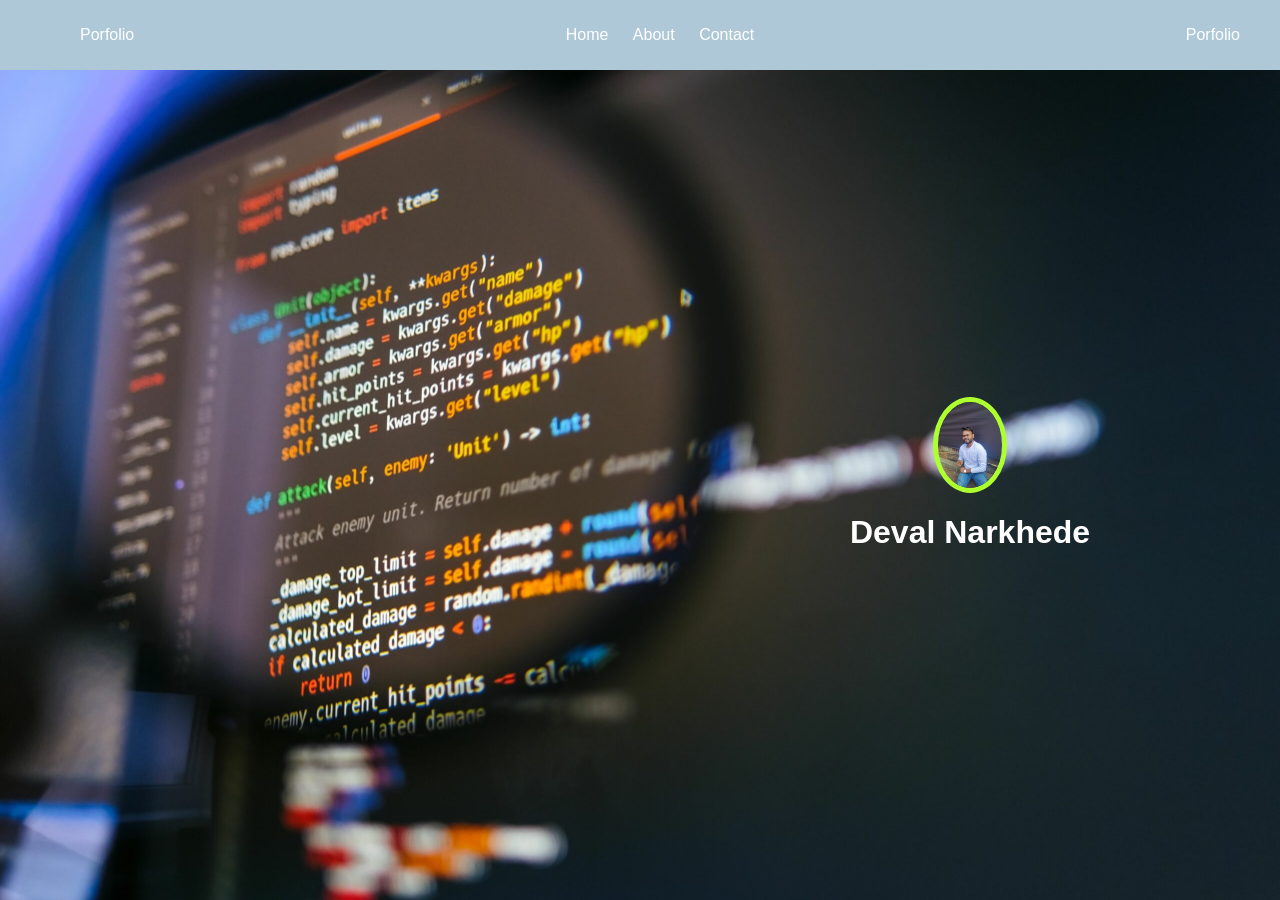
==== index.html @ b14558e4 "Portfolio Design" ====
<!DOCTYPE html>
<html lang="en">

<head>
  <meta charset="UTF-8">
  <meta name="viewport" content="width=device-width, initial-scale=1.0">
  <title>Bootstrap Site</title>
  <link rel="stylesheet" href="assets/style.css">
</head>

<body>
  <div class="container-flex">
    <nav class="navbar">
      <ul>
        <li><a href="/">Porfolio</a></li>
      </ul>
      <ul>
        <li><a href="#home">Home</a></li>
        <li><a href="about.html">About</a></li>
        <li><a href="contact.html">Contact</a></li>
      </ul>
      <ul>
        <li><a href="/">Porfolio</a></li>
      </ul>
    </nav>

    <main>
      <div id="home">
        <div class="container my-5">
          <img class="profile-img" src="assets/images/deval.jpeg" alt="img">
          <h1>Deval Narkhede</h1>
        </div>
      </div>
    </main>
  </div>
</body>

</html>
---- assets/style.css ----
body {
  margin: 0;
  padding: 0;
  font-family: 'Poppins', sans-serif;
}

.navbar{
  background: #afc8d8;
  align-items: center;
  padding: 10px 30px;
  display: flex;
  justify-content: space-between;
}

nav ul li{
  padding: 10px;
  list-style: none;
  display: inline;
}

nav ul li a{
  color: #ffffff;
  text-decoration: none;
}

main{
  width: 100%;
  height: 100%;
  /* height: 100vh; */
  /* align-items: center; */
  background-position: center;
  background-repeat: no-repeat;
  background-size: cover;
  background-image: url('/assets/images/coding2.jpeg');
  justify-content: center;
  display: flex;
  flex-direction: column;
}

.profile-img{
  width: 10%;
  height: 10%;
  top: 50%;
  left: 50%;
  border: 5px solid greenyellow;
  animation: glow 0.5s infinite alternate;
  /* box-shadow: 0 0 100px greenyellow; */
}

@keyframes glow {
  from {
    box-shadow: 0 0 10px -10px greenyellow;
  }
  to {
    box-shadow: 0 0 10px 5px greenyellow;
  }
}

.container-flex{
  display: flex;
  flex-direction: column;
  position: relative;
  justify-content: center;
  height: 100vh;
  width: 100%;
  margin: 0 auto;
}

.text-center{
  text-align: center;
}

.my-5{
  margin-top: 5%;
  margin-bottom: 5%;
}

.container{
  width: 100%;
  margin: 0 auto;
  padding: 10px;
  display: flex;
  flex-direction: column;
  justify-content: center;
  align-items: center;
  text-align: center;
  color: #ffffff;
}

img{
  width: 100%;
  height: 100%;
  object-fit: cover;
  border-radius: 50%;
}

#home {
  text-align: left;
  padding-left: 50%;
}
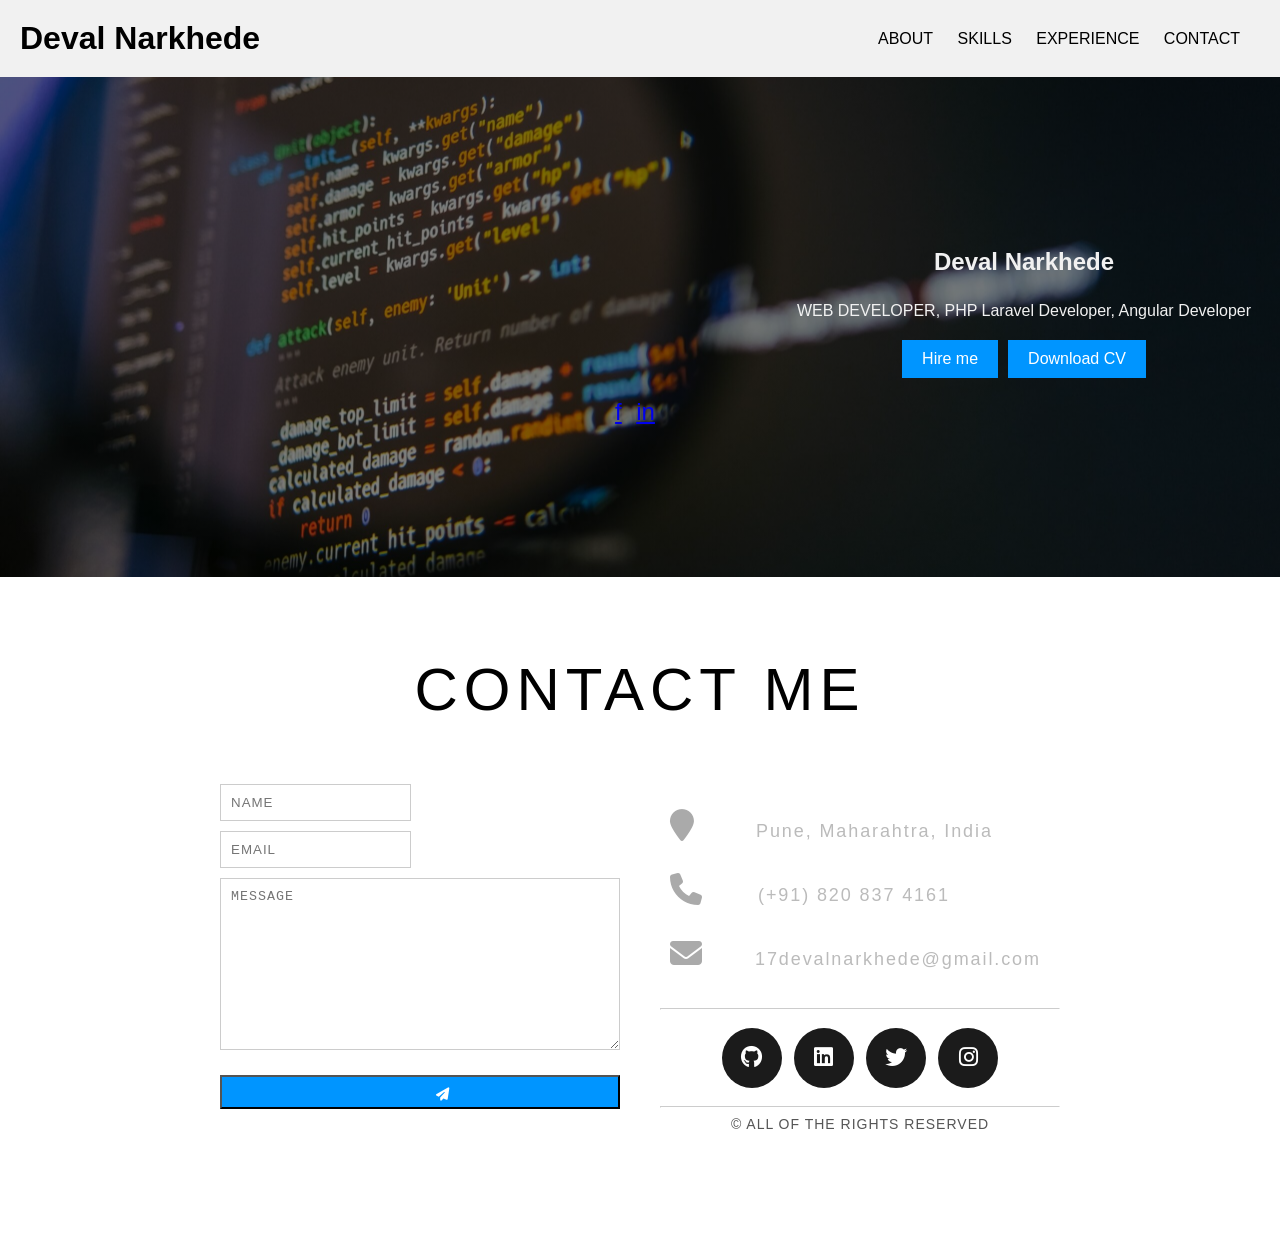
==== commit f765b6a2: "Update" ====
--- a/index.html
+++ b/index.html
@@ -1,38 +1,113 @@
+
+
 <!DOCTYPE html>
 <html lang="en">
-
 <head>
   <meta charset="UTF-8">
   <meta name="viewport" content="width=device-width, initial-scale=1.0">
-  <title>Bootstrap Site</title>
-  <link rel="stylesheet" href="assets/style.css">
+  <title>Deval Narkhede</title>
+  <link rel="icon" type="image/x-icon" href="assets/images/cv.svg">
+  <link rel="stylesheet" href="/assets/style.css">
+  <link rel="stylesheet" href="https://cdnjs.cloudflare.com/ajax/libs/font-awesome/6.5.2/css/all.min.css">
 </head>
-
 <body>
-  <div class="container-flex">
-    <nav class="navbar">
+  <header>
+    <h1>Deval Narkhede</h1>
+    <nav>
       <ul>
-        <li><a href="/">Porfolio</a></li>
-      </ul>
-      <ul>
-        <li><a href="#home">Home</a></li>
-        <li><a href="about.html">About</a></li>
-        <li><a href="contact.html">Contact</a></li>
-      </ul>
-      <ul>
-        <li><a href="/">Porfolio</a></li>
+        <li><a href="#">ABOUT</a></li>
+        <li><a href="#">SKILLS</a></li>
+        <li><a href="#">EXPERIENCE</a></li>
+        <li><a href="#contact">CONTACT</a></li>
       </ul>
     </nav>
+  </header>
+  <main>
+    <section class="intro">
+      <h2 class="name">Deval Narkhede</h2>
+      <p class="desc">WEB DEVELOPER, PHP Laravel Developer, Angular Developer</p>
+      <div class="buttons">
+        <a href="#contact">Hire me</a>
+        <a href="#">Download CV</a>
+      </div>
+      <div class="social">
+        <a href="#">f</a>
+        <a href="#">in</a>
+      </div>
+    </section>
 
-    <main>
-      <div id="home">
-        <div class="container my-5">
-          <img class="profile-img" src="assets/images/deval.jpeg" alt="img">
-          <h1>Deval Narkhede</h1>
-        </div>
+    <div id="contact">
+
+      <h1 class="section-header">Contact Me</h1>
+
+      <div class="contact-wrapper">
+
+      <!-- Left contact page -->
+
+        <form id="contact-form" class="form-horizontal" role="form">
+
+          <div class="form-group">
+            <div class="col-sm-12">
+              <input type="text" class="form-control" id="name" placeholder="NAME" name="name" value="" required>
+            </div>
+          </div>
+
+          <div class="form-group">
+            <div class="col-sm-12">
+              <input type="email" class="form-control" id="email" placeholder="EMAIL" name="email" value="" required>
+            </div>
+          </div>
+
+          <textarea class="form-control" rows="10" placeholder="MESSAGE" name="message" required></textarea>
+
+          <button class="btn btn-primary send-button" id="submit" type="submit" value="SEND">
+            <div class="alt-send-button">
+              <i class="fa fa-paper-plane"></i><span class="send-text">SEND</span>
+            </div>
+
+          </button>
+
+        </form>
+
+      <!-- Left contact page -->
+
+          <div class="direct-contact-container">
+
+            <ul class="contact-list">
+              <li class="list-item"><i class="fa fa-map-marker fa-2x"><span class="contact-text place">Pune, Maharahtra, India</span></i></li>
+
+              <li class="list-item"><i class="fa fa-phone fa-2x"><span class="contact-text phone"><a href="tel:1-212-555-5555" title="Give me a call">(+91) 820 837 4161</a></span></i></li>
+
+              <li class="list-item"><i class="fa fa-envelope fa-2x"><span class="contact-text gmail"><a href="mailto:#" title="Send me an email">17devalnarkhede@gmail.com</a></span></i></li>
+
+            </ul>
+
+            <hr>
+            <ul class="social-media-list">
+              <li><a href="#" target="_blank" class="contact-icon">
+                <i class="fa-brands fa-github" aria-hidden="true"></i></a>
+              </li>
+              <li><a href="#" target="_blank" class="contact-icon">
+                <i class="fa-brands fa-linkedin" aria-hidden="true"></i></a>
+              </li>
+              <li><a href="#" target="_blank" class="contact-icon">
+                <i class="fa-brands fa-twitter" aria-hidden="true"></i></a>
+              </li>
+              <li><a href="#" target="_blank" class="contact-icon">
+                <i class="fa-brands fa-instagram" aria-hidden="true"></i></a>
+              </li>
+            </ul>
+            <hr>
+
+            <div class="copyright">&copy; ALL OF THE RIGHTS RESERVED</div>
+
+          </div>
+
       </div>
-    </main>
-  </div>
+
+    </div>
+  </main>
+
+  <script src="assets/script.js" type="text/javascript" charset="utf-8" ></script>
 </body>
-
-</html>
+</html>
--- a/assets/style.css
+++ b/assets/style.css
@@ -1,11 +1,17 @@
-body {
+/* body {
   margin: 0;
   padding: 0;
   font-family: 'Poppins', sans-serif;
 }
 
+.container-flex{
+  display: flex;
+  flex-direction: column;
+  justify-content: center;
+}
+
 .navbar{
-  background: #afc8d8;
+  background: #151414;
   align-items: center;
   padding: 10px 30px;
   display: flex;
@@ -26,25 +32,23 @@
 main{
   width: 100%;
   height: 100%;
-  /* height: 100vh; */
-  /* align-items: center; */
+  height: 100vh;
   background-position: center;
   background-repeat: no-repeat;
   background-size: cover;
-  background-image: url('/assets/images/coding2.jpeg');
+  background-image: url(https://devaln.github.io/Portfolio/assets/images/coding2.jpeg);
   justify-content: center;
   display: flex;
   flex-direction: column;
 }
 
 .profile-img{
-  width: 10%;
-  height: 10%;
+  width: 20%;
+  height: 5%;
   top: 50%;
   left: 50%;
   border: 5px solid greenyellow;
   animation: glow 0.5s infinite alternate;
-  /* box-shadow: 0 0 100px greenyellow; */
 }
 
 @keyframes glow {
@@ -56,16 +60,6 @@
   }
 }
 
-.container-flex{
-  display: flex;
-  flex-direction: column;
-  position: relative;
-  justify-content: center;
-  height: 100vh;
-  width: 100%;
-  margin: 0 auto;
-}
-
 .text-center{
   text-align: center;
 }
@@ -77,8 +71,6 @@
 
 .container{
   width: 100%;
-  margin: 0 auto;
-  padding: 10px;
   display: flex;
   flex-direction: column;
   justify-content: center;
@@ -97,4 +89,437 @@
 #home {
   text-align: left;
   padding-left: 50%;
-}+} */
+
+
+
+body {
+  font-family: sans-serif;
+  margin: 0;
+  padding: 0;
+  padding-bottom: 100px;
+}
+
+header {
+  background-color: #f1f1f1;
+  padding: 20px;
+  display: flex;
+  justify-content: space-between;
+  align-items: center;
+}
+
+header h1 {
+  font-size: 2em;
+  margin: 0;
+}
+
+nav ul {
+  list-style: none;
+  padding: 0;
+  margin: 0;
+}
+
+nav li {
+  display: inline-block;
+  margin-right: 20px;
+}
+
+nav a {
+  text-decoration: none;
+  color: black;
+}
+
+section {
+  background-image: linear-gradient(rgba(0, 0, 0, 0.5), rgba(0, 0, 0, 0.5)), url(https://devaln.github.io/Portfolio/assets/images/coding2.jpeg);
+  /* filter: brightness(50%); */
+  background-size: cover;
+  background-position: center;
+  height: 500px;
+  display: flex;
+  flex-direction: column;
+  justify-content: center;
+  align-items: center;
+  color: #f1f1f1;
+}
+
+.name {
+  font-size: 1.5em;
+  margin-bottom: 10px;
+  margin-left: 60%;
+}
+
+.desc {
+  margin-bottom: 20px;
+  margin-left: 60%;
+}
+
+.buttons {
+  display: flex;
+  justify-content: center;
+  margin-left: 60%;
+}
+
+.buttons a {
+  padding: 10px 20px;
+  background-color: #0095ff;
+  color: white;
+  text-decoration: none;
+  margin-right: 10px;
+}
+
+.buttons a:last-child {
+  margin-right: 0;
+}
+
+.social {
+  text-align: center;
+  margin-top: 20px;
+}
+
+.social a {
+  margin-right: 10px;
+  font-size: 1.5em;
+}
+
+.contact {
+  padding: 40px;
+}
+
+.contact h2 {
+  font-size: 1.5em;
+  margin-bottom: 10px;
+}
+
+.contact p {
+  margin-bottom: 20px;
+}
+
+form {
+  display: flex;
+  flex-direction: column;
+  margin-bottom: 20px;
+}
+
+form label {
+  margin-bottom: 5px;
+}
+
+form input,
+form textarea {
+  padding: 10px;
+  margin-bottom: 10px;
+  border: 1px solid #ccc;
+}
+
+form button {
+  padding: 10px 20px;
+  background-color: #0095ff;
+  color: white;
+  text-decoration: none;
+}
+
+.cards {
+  display: flex;
+  flex-wrap: wrap;
+  justify-content: center;
+}
+
+.card {
+  width: 300px;
+  margin: 15px;
+}
+
+.card__image {
+  width: 100%;
+  height: auto;
+}
+
+.card__content {
+  padding: 15px;
+}
+
+
+@media screen and (min-width: 80rem) {
+  .container {
+    margin: 1em 2em;
+  }
+}
+
+@media (max-width: 600px) {
+  .card {
+    width: 100%;
+    margin: 10px 0;
+  }
+}
+
+@media (min-width: 601px) and (max-width: 900px) {
+  .card {
+    width: 48%;
+    margin: 1%;
+  }
+}
+
+
+
+#contact {
+  width: 100%;
+  height: 100%;
+  padding-top: 3%;
+  padding-bottom: 0px;
+}
+
+.section-header {
+  text-align: center;
+  margin: 0 auto;
+  padding: 40px 0;
+  font: 300 60px 'Oswald', sans-serif;
+  text-transform: uppercase;
+  letter-spacing: 6px;
+}
+
+.contact-wrapper {
+  display: flex;
+  flex-direction: row;
+  justify-content: space-between;
+  margin: 0 auto;
+  padding: 20px;
+  position: relative;
+  max-width: 840px;
+}
+
+/* Left contact page */
+.form-horizontal {
+  /*float: left;*/
+  max-width: 400px;
+  font-family: 'Lato';
+  font-weight: 400;
+}
+
+.form-control,
+textarea {
+  max-width: 400px;
+  background: transparent;
+  color: #fff;
+  letter-spacing: 1px;
+}
+
+.send-button {
+  margin-top: 15px;
+  height: 34px;
+  width: 400px;
+  overflow: hidden;
+  transition: all .2s ease-in-out;
+}
+
+.alt-send-button {
+  width: 400px;
+  height: 34px;
+  transition: all .2s ease-in-out;
+}
+
+.send-text {
+  display: block;
+  margin-top: 10px;
+  font: 700 12px 'Lato', sans-serif;
+  letter-spacing: 2px;
+}
+
+.alt-send-button:hover {
+  transform: translate3d(0px, -29px, 0px);
+}
+
+/* Begin Right Contact Page */
+.direct-contact-container {
+  max-width: 400px;
+}
+
+/* Location, Phone, Email Section */
+.contact-list {
+  list-style-type: none;
+  margin-left: -30px;
+  padding-right: 20px;
+}
+
+.list-item {
+  line-height: 4;
+  color: #aaa;
+}
+
+.contact-text {
+  font: 300 18px 'Lato', sans-serif;
+  letter-spacing: 1.9px;
+  color: #bbb;
+}
+
+.place {
+  margin-left: 62px;
+}
+
+.phone {
+  margin-left: 56px;
+}
+
+.gmail {
+  margin-left: 53px;
+}
+
+.contact-text a {
+  color: #bbb;
+  text-decoration: none;
+  transition-duration: 0.2s;
+}
+
+.contact-text a:hover {
+  color: #000000;
+  text-decoration: none;
+}
+
+
+/* Social Media Icons */
+.social-media-list {
+  position: relative;
+  font-size: 22px;
+  text-align: center;
+  width: 100%;
+  margin: 0 auto;
+  padding: 0;
+}
+
+.social-media-list li a {
+  color: #fff;
+}
+
+.social-media-list li {
+  position: relative;
+  display: inline-block;
+  height: 60px;
+  width: 60px;
+  margin: 10px 3px;
+  line-height: 60px;
+  border-radius: 50%;
+  color: #fff;
+  background-color: rgb(27, 27, 27);
+  cursor: pointer;
+  transition: all .2s ease-in-out;
+}
+
+.social-media-list li:after {
+  content: '';
+  position: absolute;
+  top: 0;
+  left: 0;
+  width: 60px;
+  height: 60px;
+  line-height: 60px;
+  border-radius: 50%;
+  opacity: 0;
+  box-shadow: 0 0 0 1px #fff;
+  transition: all .2s ease-in-out;
+}
+
+.social-media-list li:hover {
+  background-color: #fff;
+}
+
+.social-media-list li:hover:after {
+  opacity: 1;
+  transform: scale(1.12);
+  transition-timing-function: cubic-bezier(0.37, 0.74, 0.15, 1.65);
+}
+
+.social-media-list li:hover a {
+  color: #000;
+}
+
+.copyright {
+  font: 200 14px 'Oswald', sans-serif;
+  color: #555;
+  letter-spacing: 1px;
+  text-align: center;
+}
+
+hr {
+  border-color: rgba(255, 255, 255, .6);
+}
+
+/* Begin Media Queries*/
+@media screen and (max-width: 850px) {
+  .contact-wrapper {
+    display: flex;
+    flex-direction: column;
+  }
+
+  .direct-contact-container,
+  .form-horizontal {
+    margin: 0 auto;
+  }
+
+  .direct-contact-container {
+    margin-top: 60px;
+    max-width: 300px;
+  }
+
+  .social-media-list li {
+    height: 60px;
+    width: 60px;
+    line-height: 60px;
+  }
+
+  .social-media-list li:after {
+    width: 60px;
+    height: 60px;
+    line-height: 60px;
+  }
+}
+
+@media screen and (max-width: 569px) {
+
+  .direct-contact-container,
+  .form-wrapper {
+    float: none;
+    margin: 0 auto;
+  }
+
+  .form-control,
+  textarea {
+
+    margin: 0 auto;
+  }
+
+
+  .name,
+  .email,
+  textarea {
+    width: 280px;
+  }
+
+  .direct-contact-container {
+    margin-top: 60px;
+    max-width: 280px;
+  }
+
+  .social-media-list {
+    left: 0;
+  }
+
+  .social-media-list li {
+    height: 55px;
+    width: 55px;
+    line-height: 55px;
+    font-size: 2rem;
+  }
+
+  .social-media-list li:after {
+    width: 55px;
+    height: 55px;
+    line-height: 55px;
+  }
+
+}
+
+@media screen and (max-width: 410px) {
+  .send-button {
+    width: 99%;
+  }
+}
+
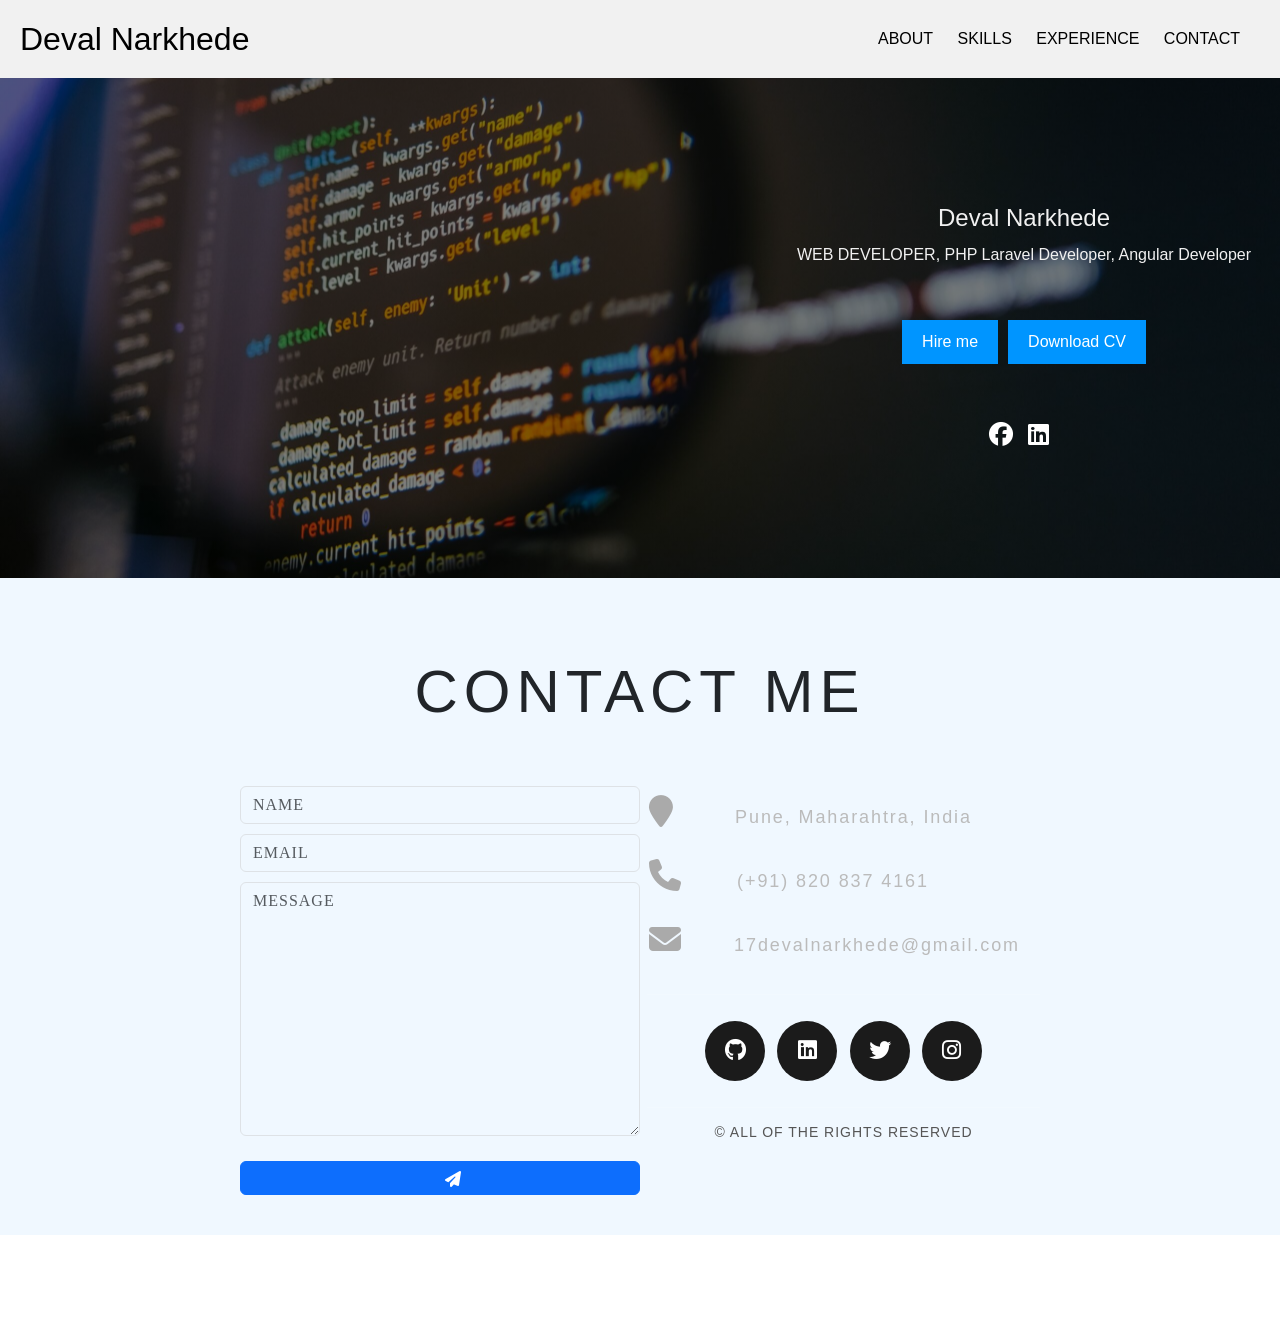
==== commit 763af07b: "Changes" ====
--- a/index.html
+++ b/index.html
@@ -1,18 +1,19 @@
-
-
 <!DOCTYPE html>
 <html lang="en">
+
 <head>
   <meta charset="UTF-8">
   <meta name="viewport" content="width=device-width, initial-scale=1.0">
   <title>Deval Narkhede</title>
-  <link rel="icon" type="image/x-icon" href="assets/images/cv.svg">
-  <link rel="stylesheet" href="/assets/style.css">
+  <link href="https://cdn.jsdelivr.net/npm/bootstrap@5.3.3/dist/css/bootstrap.min.css" rel="stylesheet" integrity="sha384-QWTKZyjpPEjISv5WaRU9OFeRpok6YctnYmDr5pNlyT2bRjXh0JMhjY6hW+ALEwIH" crossorigin="anonymous">
+  <link rel="icon" type="image/x-icon" href="https://devaln.github.io/Portfolio/assets/images/cv.svg">
+  <link rel="stylesheet" href="https://devaln.github.io/Portfolio/assets/style.css">
   <link rel="stylesheet" href="https://cdnjs.cloudflare.com/ajax/libs/font-awesome/6.5.2/css/all.min.css">
 </head>
+
 <body>
   <header>
-    <h1>Deval Narkhede</h1>
+    <h1><a style="text-decoration: none;color: black;" href="/Portfolio">Deval Narkhede</a></h1>
     <nav>
       <ul>
         <li><a href="#">ABOUT</a></li>
@@ -26,23 +27,25 @@
     <section class="intro">
       <h2 class="name">Deval Narkhede</h2>
       <p class="desc">WEB DEVELOPER, PHP Laravel Developer, Angular Developer</p>
+      <hr style="border-color: red;">
       <div class="buttons">
         <a href="#contact">Hire me</a>
         <a href="#">Download CV</a>
       </div>
-      <div class="social">
-        <a href="#">f</a>
-        <a href="#">in</a>
+      <hr style="border-color: red;">
+      <div class="social" style="margin-left: 60%;">
+        <a href="#" style="text-decoration: none;color: white;"><i class="fa-brands fa-facebook"></i></a>
+        <a href="#" style="text-decoration: none;color: white;"><i class="fa-brands fa-linkedin" aria-hidden="true"></i></a>
       </div>
     </section>
 
-    <div id="contact">
+    <div id="contact" style="background-color: aliceblue;">
 
       <h1 class="section-header">Contact Me</h1>
 
       <div class="contact-wrapper">
 
-      <!-- Left contact page -->
+        <!-- Left contact page -->
 
         <form id="contact-form" class="form-horizontal" role="form">
 
@@ -69,45 +72,51 @@
 
         </form>
 
-      <!-- Left contact page -->
+        <!-- Left contact page -->
 
-          <div class="direct-contact-container">
+        <div class="direct-contact-container">
 
-            <ul class="contact-list">
-              <li class="list-item"><i class="fa fa-map-marker fa-2x"><span class="contact-text place">Pune, Maharahtra, India</span></i></li>
+          <ul class="contact-list">
+            <li class="list-item"><i class="fa fa-map-marker fa-2x"><span class="contact-text place text-sm">Pune, Maharahtra, India</span></i></li>
 
-              <li class="list-item"><i class="fa fa-phone fa-2x"><span class="contact-text phone"><a href="tel:1-212-555-5555" title="Give me a call">(+91) 820 837 4161</a></span></i></li>
+            <li class="list-item"><i class="fa fa-phone fa-2x"><span class="contact-text phone"><a
+                    href="tel:1-212-555-5555" title="Give me a call">(+91) 820 837 4161</a></span></i></li>
 
-              <li class="list-item"><i class="fa fa-envelope fa-2x"><span class="contact-text gmail"><a href="mailto:#" title="Send me an email">17devalnarkhede@gmail.com</a></span></i></li>
+            <li class="list-item"><i class="fa fa-envelope fa-2x"><span class="contact-text gmail"><a href="mailto:#"
+                    title="Send me an email">17devalnarkhede@gmail.com</a></span></i></li>
 
-            </ul>
+          </ul>
 
-            <hr>
-            <ul class="social-media-list">
-              <li><a href="#" target="_blank" class="contact-icon">
+          <hr>
+          <ul class="social-media-list">
+            <li><a href="#" target="_blank" class="contact-icon">
                 <i class="fa-brands fa-github" aria-hidden="true"></i></a>
-              </li>
-              <li><a href="#" target="_blank" class="contact-icon">
+            </li>
+            <li><a href="#" target="_blank" class="contact-icon">
                 <i class="fa-brands fa-linkedin" aria-hidden="true"></i></a>
-              </li>
-              <li><a href="#" target="_blank" class="contact-icon">
+            </li>
+            <li><a href="#" target="_blank" class="contact-icon">
                 <i class="fa-brands fa-twitter" aria-hidden="true"></i></a>
-              </li>
-              <li><a href="#" target="_blank" class="contact-icon">
+            </li>
+            <li><a href="#" target="_blank" class="contact-icon">
                 <i class="fa-brands fa-instagram" aria-hidden="true"></i></a>
-              </li>
-            </ul>
-            <hr>
+            </li>
+          </ul>
+          <hr>
 
-            <div class="copyright">&copy; ALL OF THE RIGHTS RESERVED</div>
+          <div class="copyright">&copy; ALL OF THE RIGHTS RESERVED</div>
 
-          </div>
+        </div>
 
       </div>
 
     </div>
   </main>
 
-  <script src="assets/script.js" type="text/javascript" charset="utf-8" ></script>
+  <script src="https://cdn.jsdelivr.net/npm/bootstrap@5.3.3/dist/js/bootstrap.bundle.min.js" integrity="sha384-YvpcrYf0tY3lHB60NNkmXc5s9fDVZLESaAA55NDzOxhy9GkcIdslK1eN7N6jIeHz" crossorigin="anonymous"></script>
+  <script src="https://cdn.jsdelivr.net/npm/@popperjs/core@2.11.8/dist/umd/popper.min.js" integrity="sha384-I7E8VVD/ismYTF4hNIPjVp/Zjvgyol6VFvRkX/vR+Vc4jQkC+hVqc2pM8ODewa9r" crossorigin="anonymous"></script>
+  <script src="https://cdn.jsdelivr.net/npm/bootstrap@5.3.3/dist/js/bootstrap.min.js" integrity="sha384-0pUGZvbkm6XF6gxjEnlmuGrJXVbNuzT9qBBavbLwCsOGabYfZo0T0to5eqruptLy" crossorigin="anonymous"></script>
+  <script src="https://devaln.github.io/Portfolio/assets/script.js" type="text/javascript" charset="utf-8"></script>
 </body>
+
 </html>
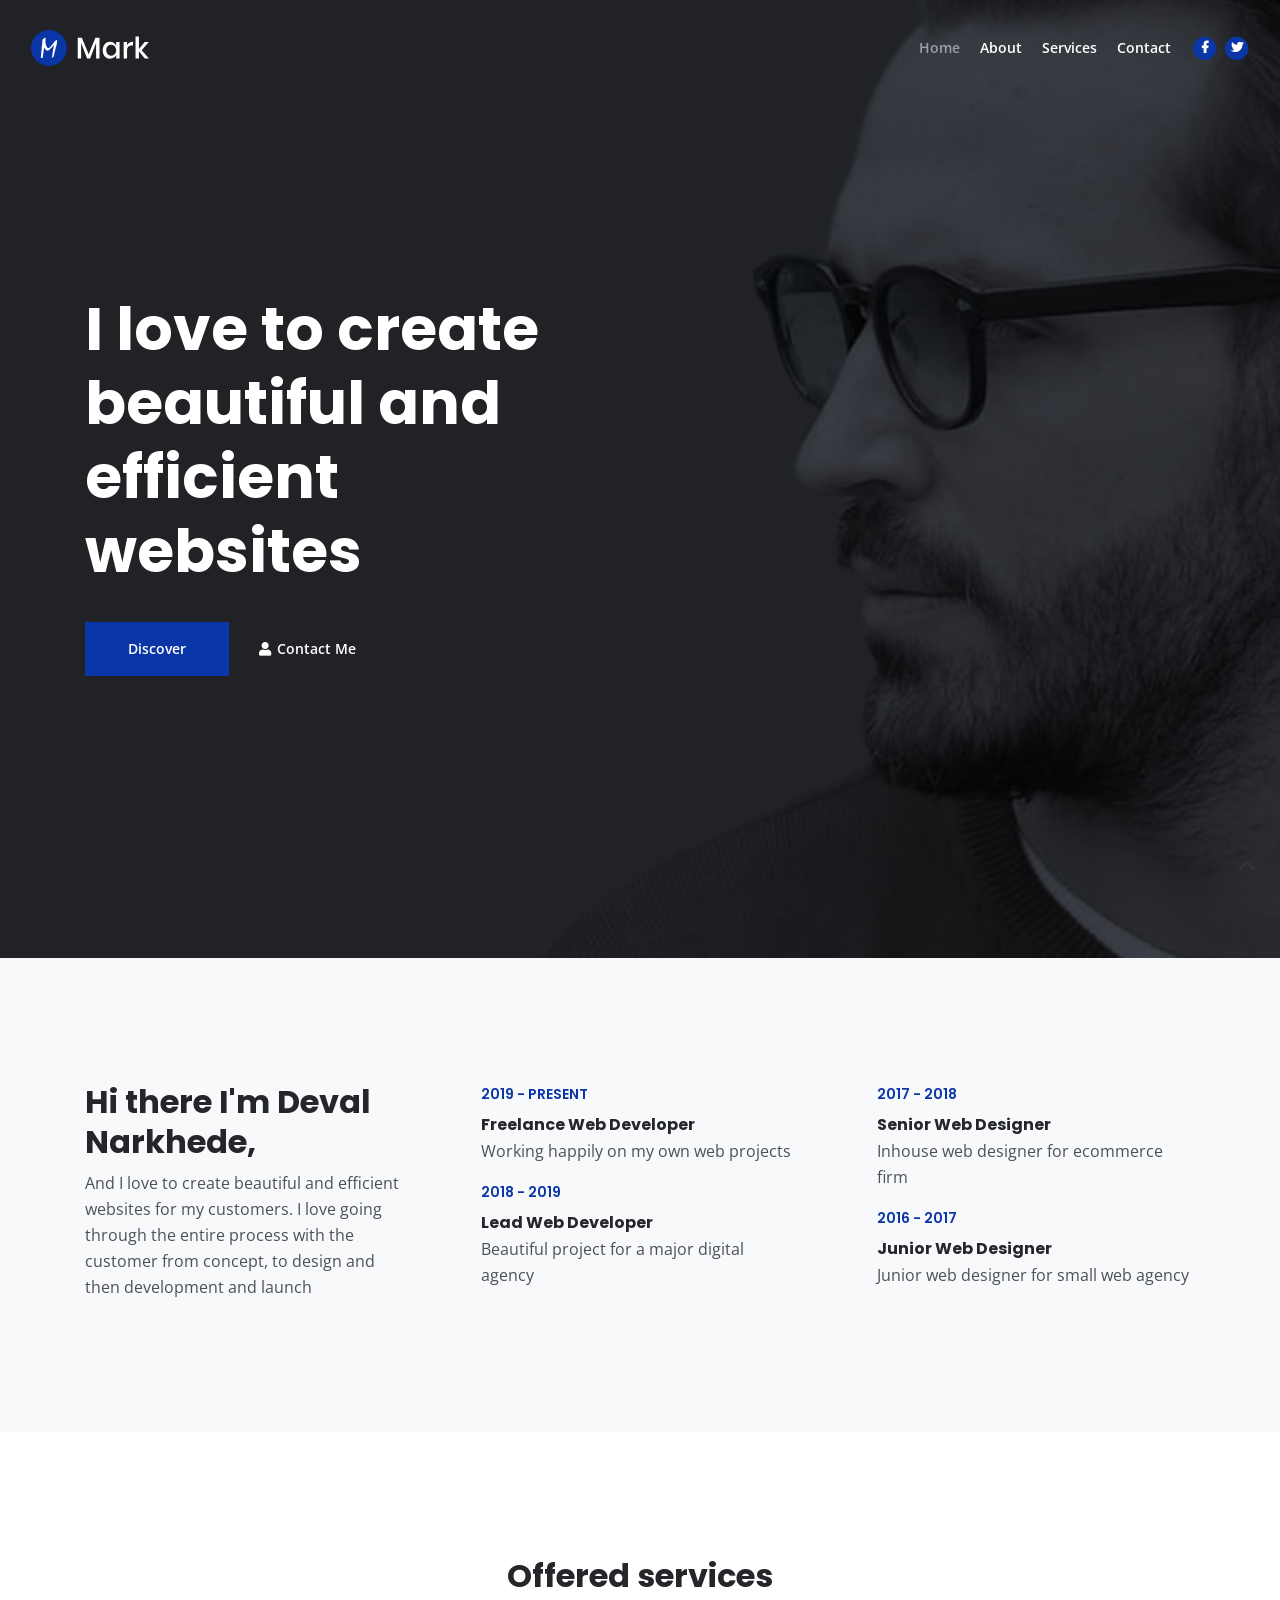
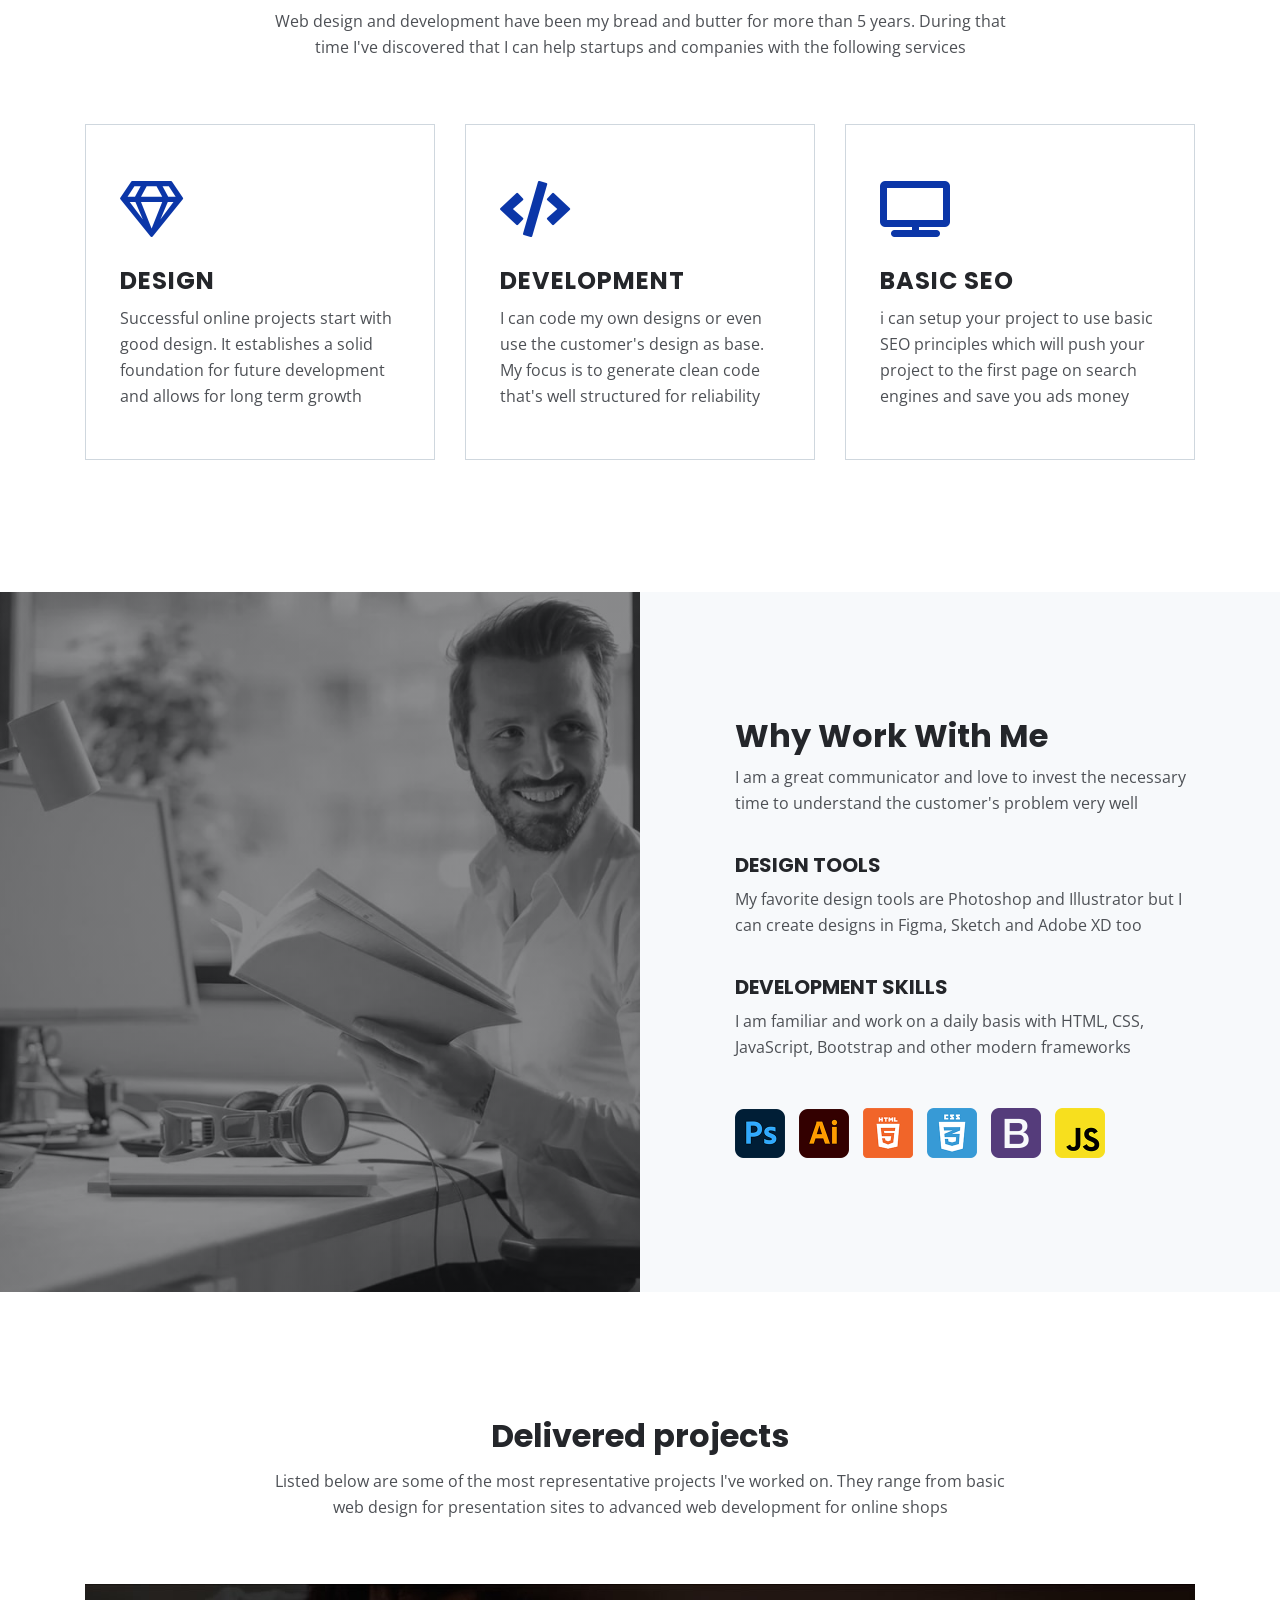
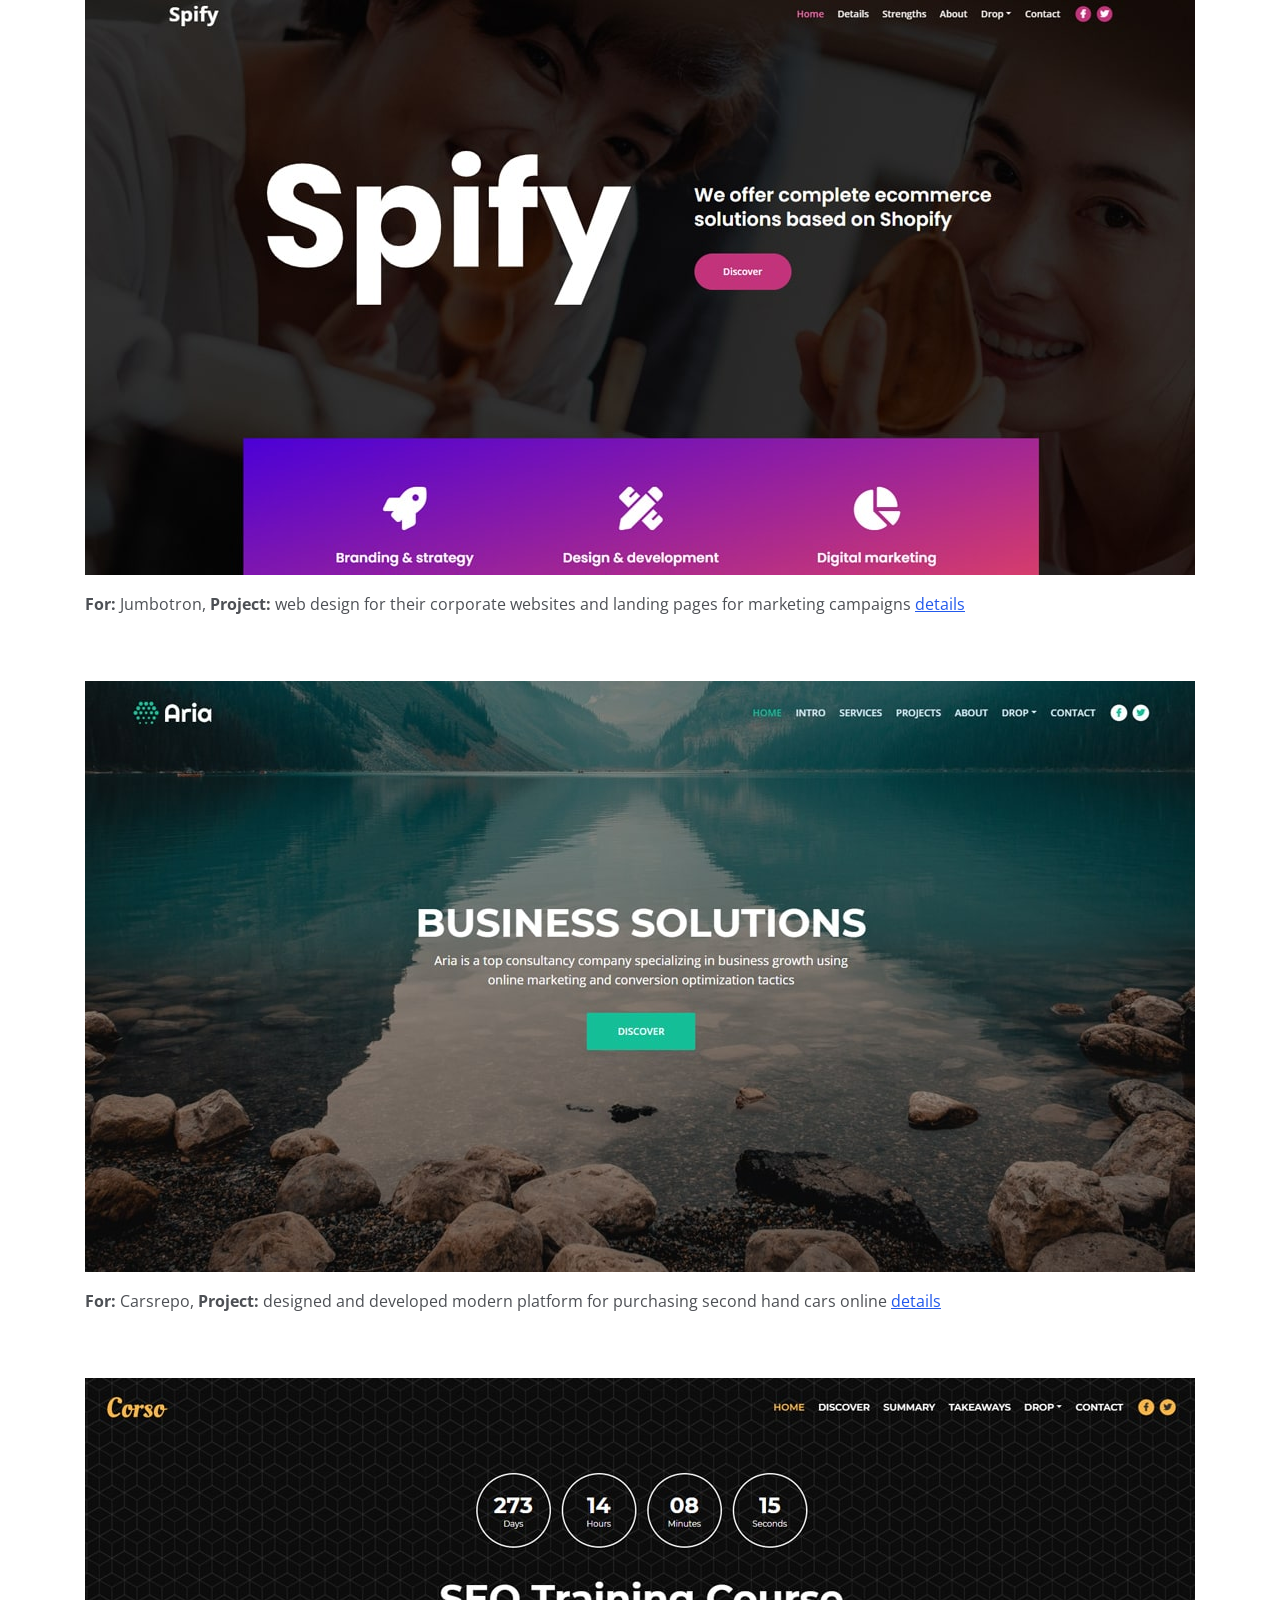
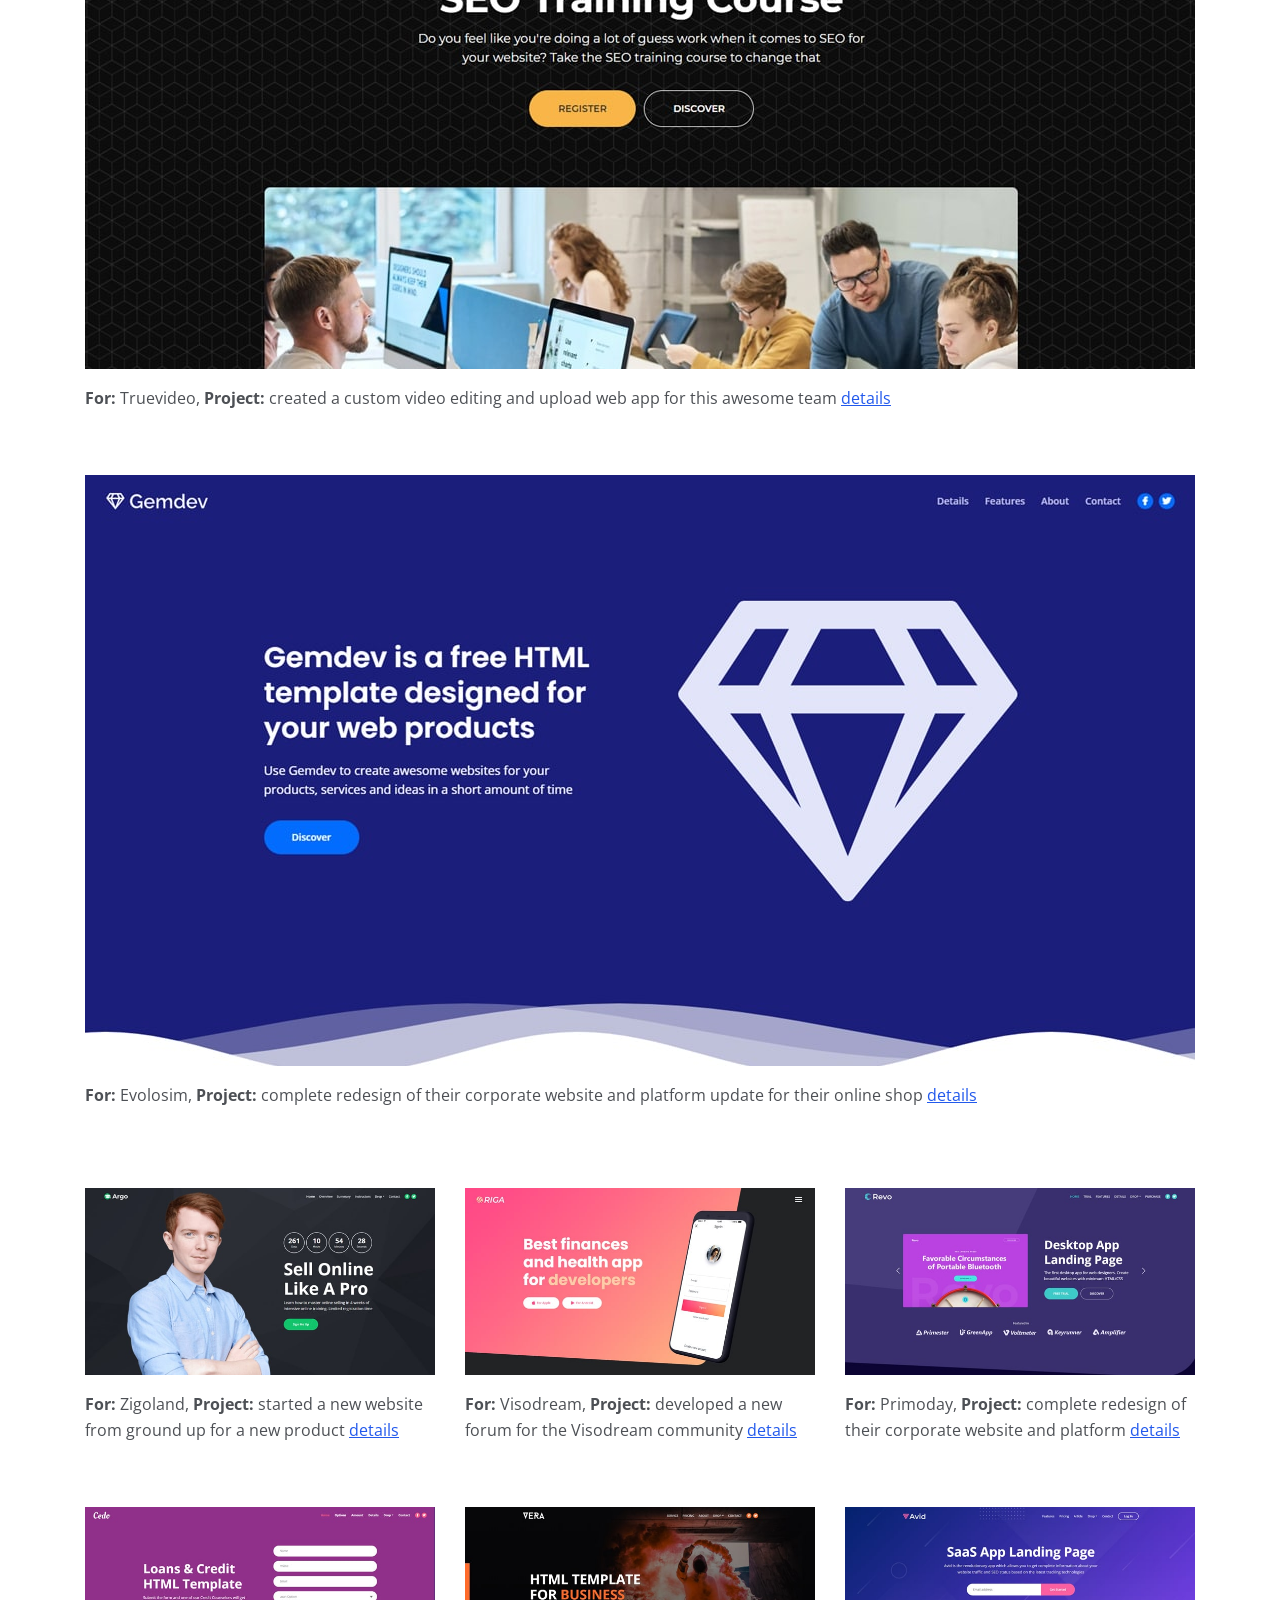
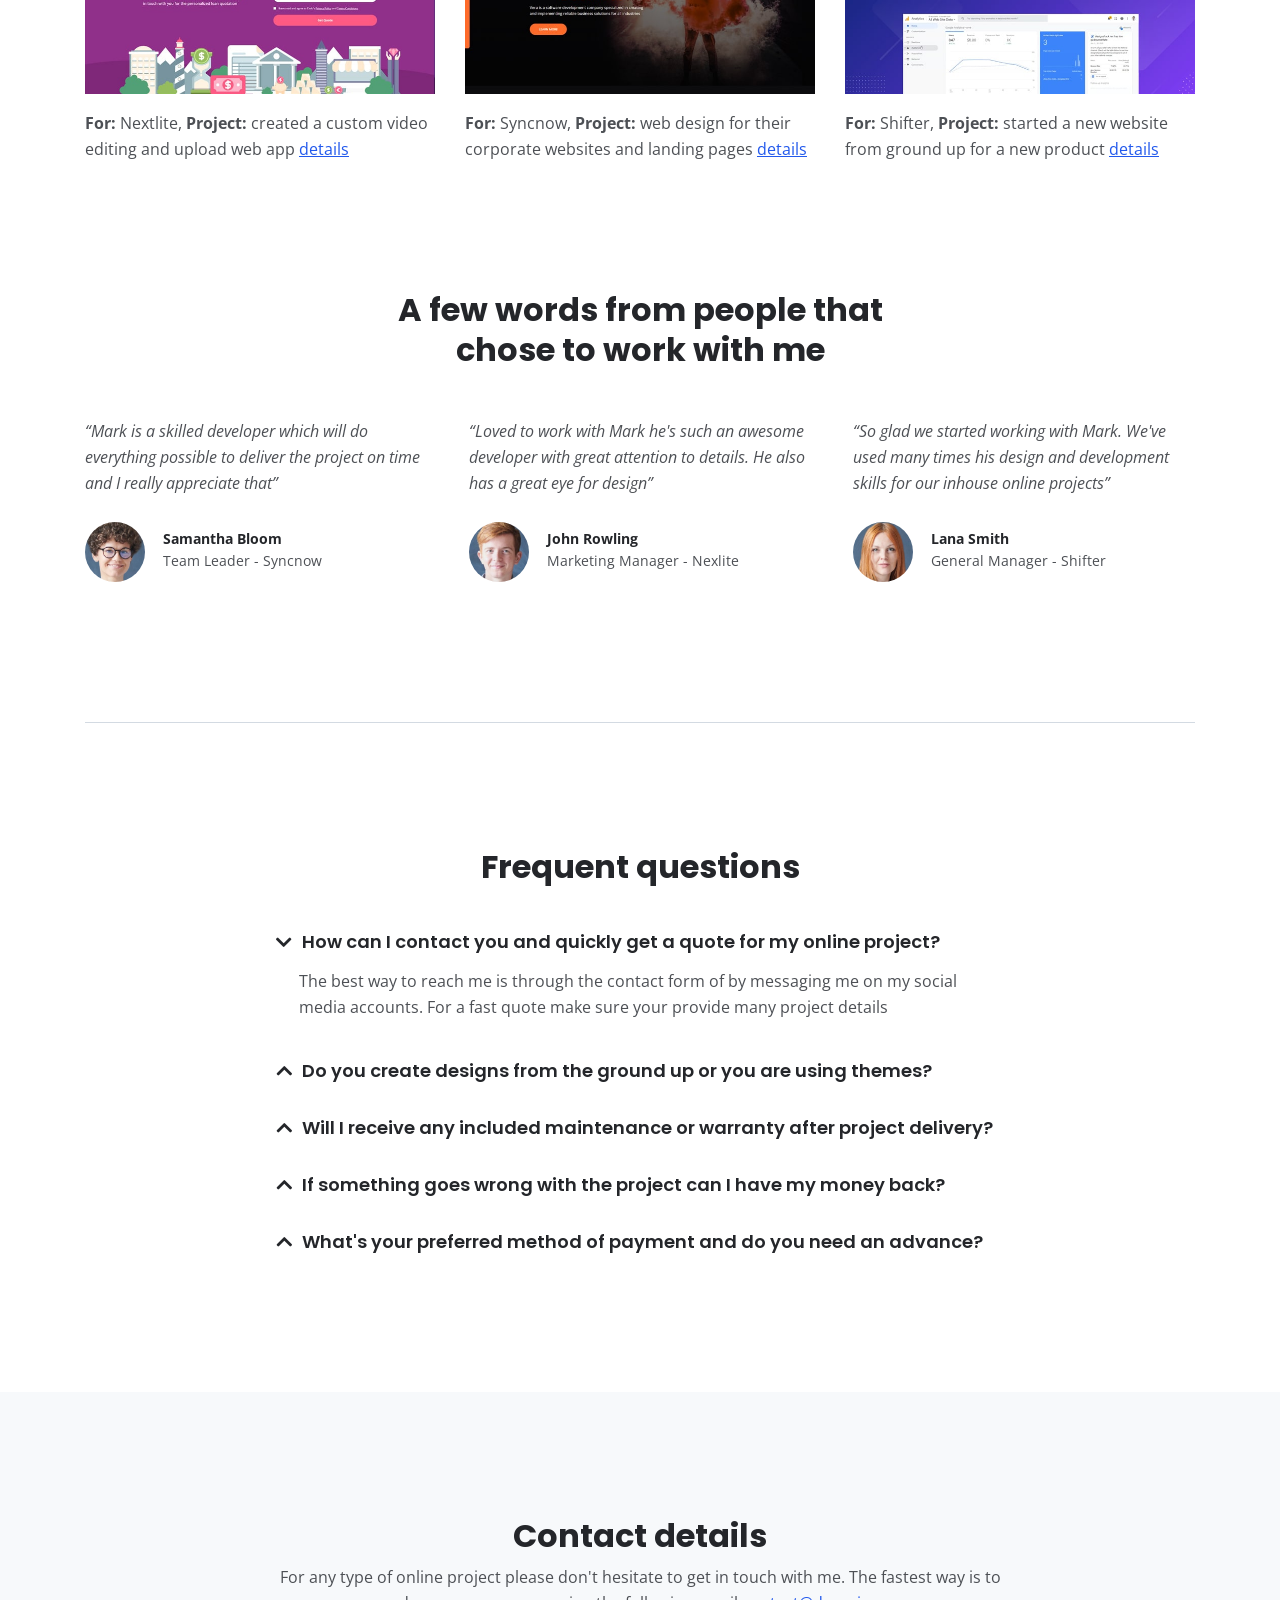
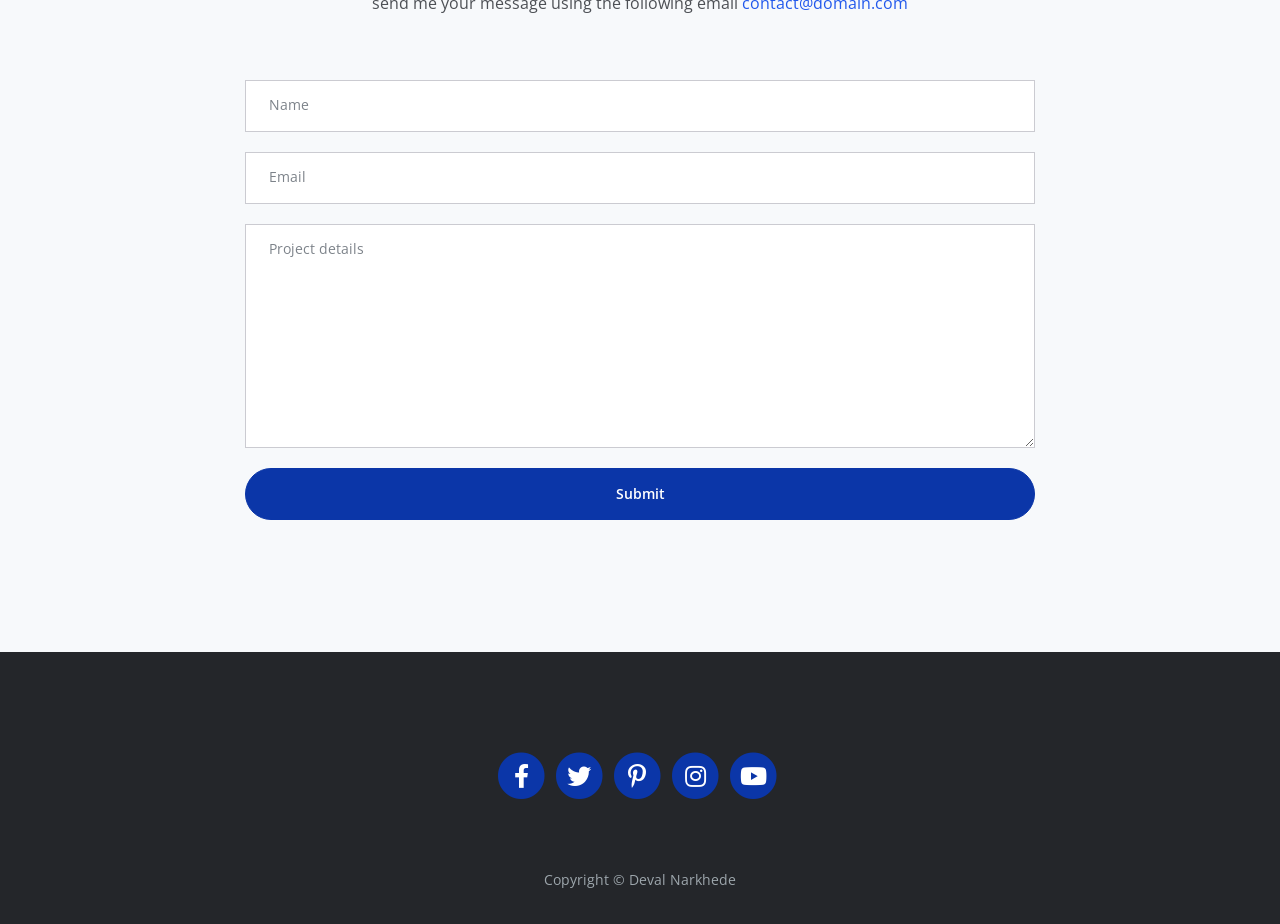
==== commit d4c37cbe: "Changes" ====
--- a/index.html
+++ b/index.html
@@ -1,122 +1,599 @@
 <!DOCTYPE html>
 <html lang="en">
-
 <head>
-  <meta charset="UTF-8">
-  <meta name="viewport" content="width=device-width, initial-scale=1.0">
-  <title>Deval Narkhede</title>
-  <link href="https://cdn.jsdelivr.net/npm/bootstrap@5.3.3/dist/css/bootstrap.min.css" rel="stylesheet" integrity="sha384-QWTKZyjpPEjISv5WaRU9OFeRpok6YctnYmDr5pNlyT2bRjXh0JMhjY6hW+ALEwIH" crossorigin="anonymous">
-  <link rel="icon" type="image/x-icon" href="https://devaln.github.io/Portfolio/assets/images/cv.svg">
-  <link rel="stylesheet" href="https://devaln.github.io/Portfolio/assets/style.css">
-  <link rel="stylesheet" href="https://cdnjs.cloudflare.com/ajax/libs/font-awesome/6.5.2/css/all.min.css">
+    <meta charset="utf-8">
+    <meta name="viewport" content="width=device-width, initial-scale=1, shrink-to-fit=no">
+
+    <!-- SEO Meta Tags -->
+    <meta name="description" content="Your description">
+    <meta name="author" content="Your name">
+
+    <!-- OG Meta Tags to improve the way the post looks when you share the page on Facebook, Twitter, LinkedIn -->
+	<meta property="og:site_name" content="" /> <!-- website name -->
+	<meta property="og:site" content="" /> <!-- website link -->
+	<meta property="og:title" content=""/> <!-- title shown in the actual shared post -->
+	<meta property="og:description" content="" /> <!-- description shown in the actual shared post -->
+	<meta property="og:image" content="" /> <!-- image link, make sure it's jpg -->
+	<meta property="og:url" content="" /> <!-- where do you want your post to link to -->
+	<meta name="twitter:card" content="summary_large_image"> <!-- to have large image post format in Twitter -->
+
+    <!-- Webpage Title -->
+    <title>Portfolio - Deval</title>
+
+    <!-- Styles -->
+    <link rel="preconnect" href="https://fonts.gstatic.com">
+    <link href="https://fonts.googleapis.com/css2?family=Open+Sans:ital,wght@0,400;0,600;0,700;1,400&family=Poppins:wght@600&display=swap" rel="stylesheet">
+    <link href="assets/css/bootstrap.css" rel="stylesheet">
+    <link href="assets/css/fontawesome-all.css" rel="stylesheet">
+	<link href="assets/css/styles.css" rel="stylesheet">
+
+	<!-- Favicon  -->
+    <link rel="icon" href="assets/images/favicon.png">
 </head>
-
-<body>
-  <header>
-    <h1><a style="text-decoration: none;color: black;" href="/Portfolio">Deval Narkhede</a></h1>
-    <nav>
-      <ul>
-        <li><a href="#">ABOUT</a></li>
-        <li><a href="#">SKILLS</a></li>
-        <li><a href="#">EXPERIENCE</a></li>
-        <li><a href="#contact">CONTACT</a></li>
-      </ul>
-    </nav>
-  </header>
-  <main>
-    <section class="intro">
-      <h2 class="name">Deval Narkhede</h2>
-      <p class="desc">WEB DEVELOPER, PHP Laravel Developer, Angular Developer</p>
-      <hr style="border-color: red;">
-      <div class="buttons">
-        <a href="#contact">Hire me</a>
-        <a href="#">Download CV</a>
-      </div>
-      <hr style="border-color: red;">
-      <div class="social" style="margin-left: 60%;">
-        <a href="#" style="text-decoration: none;color: white;"><i class="fa-brands fa-facebook"></i></a>
-        <a href="#" style="text-decoration: none;color: white;"><i class="fa-brands fa-linkedin" aria-hidden="true"></i></a>
-      </div>
-    </section>
-
-    <div id="contact" style="background-color: aliceblue;">
-
-      <h1 class="section-header">Contact Me</h1>
-
-      <div class="contact-wrapper">
-
-        <!-- Left contact page -->
-
-        <form id="contact-form" class="form-horizontal" role="form">
-
-          <div class="form-group">
-            <div class="col-sm-12">
-              <input type="text" class="form-control" id="name" placeholder="NAME" name="name" value="" required>
-            </div>
-          </div>
-
-          <div class="form-group">
-            <div class="col-sm-12">
-              <input type="email" class="form-control" id="email" placeholder="EMAIL" name="email" value="" required>
-            </div>
-          </div>
-
-          <textarea class="form-control" rows="10" placeholder="MESSAGE" name="message" required></textarea>
-
-          <button class="btn btn-primary send-button" id="submit" type="submit" value="SEND">
-            <div class="alt-send-button">
-              <i class="fa fa-paper-plane"></i><span class="send-text">SEND</span>
-            </div>
-
-          </button>
-
-        </form>
-
-        <!-- Left contact page -->
-
-        <div class="direct-contact-container">
-
-          <ul class="contact-list">
-            <li class="list-item"><i class="fa fa-map-marker fa-2x"><span class="contact-text place text-sm">Pune, Maharahtra, India</span></i></li>
-
-            <li class="list-item"><i class="fa fa-phone fa-2x"><span class="contact-text phone"><a
-                    href="tel:1-212-555-5555" title="Give me a call">(+91) 820 837 4161</a></span></i></li>
-
-            <li class="list-item"><i class="fa fa-envelope fa-2x"><span class="contact-text gmail"><a href="mailto:#"
-                    title="Send me an email">17devalnarkhede@gmail.com</a></span></i></li>
-
-          </ul>
-
-          <hr>
-          <ul class="social-media-list">
-            <li><a href="#" target="_blank" class="contact-icon">
-                <i class="fa-brands fa-github" aria-hidden="true"></i></a>
-            </li>
-            <li><a href="#" target="_blank" class="contact-icon">
-                <i class="fa-brands fa-linkedin" aria-hidden="true"></i></a>
-            </li>
-            <li><a href="#" target="_blank" class="contact-icon">
-                <i class="fa-brands fa-twitter" aria-hidden="true"></i></a>
-            </li>
-            <li><a href="#" target="_blank" class="contact-icon">
-                <i class="fa-brands fa-instagram" aria-hidden="true"></i></a>
-            </li>
-          </ul>
-          <hr>
-
-          <div class="copyright">&copy; ALL OF THE RIGHTS RESERVED</div>
-
-        </div>
-
-      </div>
-
-    </div>
-  </main>
-
-  <script src="https://cdn.jsdelivr.net/npm/bootstrap@5.3.3/dist/js/bootstrap.bundle.min.js" integrity="sha384-YvpcrYf0tY3lHB60NNkmXc5s9fDVZLESaAA55NDzOxhy9GkcIdslK1eN7N6jIeHz" crossorigin="anonymous"></script>
-  <script src="https://cdn.jsdelivr.net/npm/@popperjs/core@2.11.8/dist/umd/popper.min.js" integrity="sha384-I7E8VVD/ismYTF4hNIPjVp/Zjvgyol6VFvRkX/vR+Vc4jQkC+hVqc2pM8ODewa9r" crossorigin="anonymous"></script>
-  <script src="https://cdn.jsdelivr.net/npm/bootstrap@5.3.3/dist/js/bootstrap.min.js" integrity="sha384-0pUGZvbkm6XF6gxjEnlmuGrJXVbNuzT9qBBavbLwCsOGabYfZo0T0to5eqruptLy" crossorigin="anonymous"></script>
-  <script src="https://devaln.github.io/Portfolio/assets/script.js" type="text/javascript" charset="utf-8"></script>
+<body data-spy="scroll" data-target=".fixed-top">
+
+    <!-- Navigation -->
+    <nav class="navbar navbar-expand-lg fixed-top navbar-dark">
+        <div class="container">
+
+            <!-- Image Logo -->
+            <a class="navbar-brand logo-image" href="index.html"><img src="assets/images/logo.svg" alt="alternative"></a>
+
+            <!-- Text Logo - Use this if you don't have a graphic logo -->
+            <!-- <a class="navbar-brand logo-text page-scroll" href="index.html">Mark</a> -->
+
+            <button class="navbar-toggler p-0 border-0" type="button" data-toggle="offcanvas">
+                <span class="navbar-toggler-icon"></span>
+            </button>
+
+            <div class="navbar-collapse offcanvas-collapse" id="navbarsExampleDefault">
+                <ul class="navbar-nav ml-auto">
+                    <li class="nav-item">
+                        <a class="nav-link page-scroll" href="#header">Home <span class="sr-only">(current)</span></a>
+                    </li>
+                    <li class="nav-item">
+                        <a class="nav-link page-scroll" href="#about">About</a>
+                    </li>
+                    <li class="nav-item">
+                        <a class="nav-link page-scroll" href="#services">Services</a>
+                    </li>
+                    <!-- <li class="nav-item dropdown">
+                        <a class="nav-link dropdown-toggle" href="#" id="dropdown01" data-toggle="dropdown" aria-haspopup="true" aria-expanded="false">Drop</a>
+                        <div class="dropdown-menu" aria-labelledby="dropdown01">
+                            <a class="dropdown-item page-scroll" href="project.html">Project Details</a>
+                            <div class="dropdown-divider"></div>
+                            <a class="dropdown-item page-scroll" href="terms.html">Terms Conditions</a>
+                            <div class="dropdown-divider"></div>
+                            <a class="dropdown-item page-scroll" href="privacy.html">Privacy Policy</a>
+                        </div>
+                    </li> -->
+                    <li class="nav-item">
+                        <a class="nav-link page-scroll" href="#contact">Contact</a>
+                    </li>
+                </ul>
+                <span class="nav-item social-icons">
+                    <span class="fa-stack">
+                        <a href="#your-link">
+                            <i class="fas fa-circle fa-stack-2x"></i>
+                            <i class="fab fa-facebook-f fa-stack-1x"></i>
+                        </a>
+                    </span>
+                    <span class="fa-stack">
+                        <a href="#your-link">
+                            <i class="fas fa-circle fa-stack-2x"></i>
+                            <i class="fab fa-twitter fa-stack-1x"></i>
+                        </a>
+                    </span>
+                </span>
+            </div> <!-- end of navbar-collapse -->
+        </div> <!-- end of container -->
+    </nav> <!-- end of navbar -->
+    <!-- end of navigation -->
+
+
+    <!-- Header -->
+    <header id="header" class="header">
+        <div class="container">
+            <div class="row">
+                <div class="col-lg-6">
+                    <div class="text-container">
+                        <h1 class="h1-large">I love to create beautiful and efficient websites</h1>
+                        <a class="btn-solid-lg page-scroll" href="#about">Discover</a>
+                        <a class="btn-outline-lg page-scroll" href="#contact"><i class="fas fa-user"></i>Contact Me</a>
+                    </div> <!-- end of text-container -->
+                </div> <!-- end of col -->
+            </div> <!-- end of row -->
+        </div> <!-- end of container -->
+    </header> <!-- end of header -->
+    <!-- end of header -->
+
+
+    <!-- About-->
+    <div id="about" class="basic-1 bg-gray">
+        <div class="container">
+            <div class="row">
+                <div class="col-lg-4">
+                    <div class="text-container first">
+                        <h2>Hi there I'm Deval Narkhede,</h2>
+                        <p>And I love to create beautiful and efficient websites for my customers. I love going through the entire process with the customer from concept, to design and then development and launch</p>
+                    </div> <!-- end of text-container -->
+                </div> <!-- end of col -->
+                <div class="col-lg-4">
+                    <div class="text-container second">
+                        <div class="time">2019 - PRESENT</div>
+                        <h6>Freelance Web Developer</h6>
+                        <p>Working happily on my own web projects</p>
+                        <div class="time">2018 - 2019</div>
+                        <h6>Lead Web Developer</h6>
+                        <p>Beautiful project for a major digital agency</p>
+                    </div> <!-- end of text-container -->
+                </div> <!-- end of col -->
+                <div class="col-lg-4">
+                    <div class="text-container third">
+                        <div class="time">2017 - 2018</div>
+                        <h6>Senior Web Designer</h6>
+                        <p>Inhouse web designer for ecommerce firm</p>
+                        <div class="time">2016 - 2017</div>
+                        <h6>Junior Web Designer</h6>
+                        <p>Junior web designer for small web agency</p>
+                    </div> <!-- end of text-container -->
+                </div> <!-- end of col -->
+            </div> <!-- end of row -->
+        </div> <!-- end of container -->
+    </div> <!-- end of basic-1 -->
+    <!-- end of about -->
+
+
+    <!-- Services -->
+    <div id="services" class="basic-2">
+        <div class="container">
+            <div class="row">
+                <div class="col-lg-12">
+                    <h2 class="h2-heading">Offered services</h2>
+                    <p class="p-heading">Web design and development have been my bread and butter for more than 5 years. During that time I've discovered that I can help startups and companies with the following services</p>
+                </div> <!-- end of col -->
+            </div> <!-- end of row -->
+            <div class="row">
+                <div class="col-lg-4">
+                    <div class="text-box">
+                        <i class="far fa-gem"></i>
+                        <h4>DESIGN</h4>
+                        <p>Successful online projects start with good design. It establishes a solid foundation for future development and allows for long term growth</p>
+                    </div> <!-- end of text-box -->
+                </div> <!-- end of col -->
+                <div class="col-lg-4">
+                    <div class="text-box">
+                        <i class="fas fa-code"></i>
+                        <h4>DEVELOPMENT</h4>
+                        <p>I can code my own designs or even use the customer's design as base. My focus is to generate clean code that's well structured for reliability</p>
+                    </div> <!-- end of text-box -->
+                </div> <!-- end of col -->
+                <div class="col-lg-4">
+                    <div class="text-box">
+                        <i class="fas fa-tv"></i>
+                        <h4>BASIC SEO</h4>
+                        <p>i can setup your project to use basic SEO principles which will push your project to the first page on search engines and save you ads money</p>
+                    </div> <!-- end of text-box -->
+                </div> <!-- end of col -->
+            </div> <!-- end of row -->
+        </div> <!-- end of container -->
+    </div> <!-- end of basic-2 -->
+    <!-- end of services -->
+
+
+    <!-- Details -->
+	<div class="split">
+		<div class="area-1">
+		</div><!-- end of area-1 on same line and no space between comments to eliminate margin white space --><div class="area-2 bg-gray">
+            <div class="container">
+                <div class="row">
+                    <div class="col-lg-12">
+
+                        <!-- Text Container -->
+                        <div class="text-container">
+                            <h2>Why Work With Me</h2>
+                            <p>I am a great communicator and love to invest the necessary time to understand the customer's problem very well</p>
+                            <h5>DESIGN TOOLS</h5>
+                            <p>My favorite design tools are Photoshop and Illustrator but I can create designs in Figma, Sketch and Adobe XD too</p>
+                            <h5>DEVELOPMENT SKILLS</h5>
+                            <p>I am familiar and work on a daily basis with HTML, CSS, JavaScript, Bootstrap and other modern frameworks</p>
+
+                            <div class="icons-container">
+                                <img src="assets/images/details-icon-photoshop.png" alt="alternative">
+                                <img src="assets/images/details-icon-illustrator.png" alt="alternative">
+                                <img src="assets/images/details-icon-html.png" alt="alternative">
+                                <img src="assets/images/details-icon-css.png" alt="alternative">
+                                <img src="assets/images/details-icon-bootstrap.png" alt="alternative">
+                                <img src="assets/images/details-icon-javascript.png" alt="alternative">
+                            </div> <!-- end of icons-container -->
+                        </div> <!-- end of text-container -->
+                        <!-- end of text container -->
+
+                    </div> <!-- end of col -->
+                </div> <!-- end of row -->
+            </div> <!-- end of container -->
+		</div> <!-- end of area-2 -->
+    </div> <!-- end of split -->
+    <!-- end of details -->
+
+
+    <!-- Projects -->
+    <div id="projects" class="basic-3">
+        <div class="container">
+            <div class="row">
+                <div class="col-lg-12">
+                    <h2 class="h2-heading">Delivered projects</h2>
+                    <p class="p-heading">Listed below are some of the most representative projects I've worked on. They range from basic web design for presentation sites to advanced web development for online shops</p>
+                </div> <!-- end of col -->
+            </div> <!-- end of row -->
+            <div class="row">
+                <div class="col-lg-12">
+                    <div class="text-container">
+                        <div class="image-container">
+                            <a href="project.html">
+                                <img class="img-fluid" src="assets/images/project-1.jpg" alt="alternative">
+                            </a>
+                        </div> <!-- end of image-container -->
+                        <p><strong>For:</strong> Jumbotron, <strong>Project:</strong> web design for their corporate websites and landing pages for marketing campaigns <a class="blue" href="project.html">details</a></p>
+                    </div> <!-- end of text-container -->
+                    <div class="text-container">
+                        <div class="image-container">
+                            <a href="project.html">
+                                <img class="img-fluid" src="assets/images/project-2.jpg" alt="alternative">
+                            </a>
+                        </div> <!-- end of image-container -->
+                        <p><strong>For:</strong> Carsrepo, <strong>Project:</strong> designed and developed modern platform for purchasing second hand cars online <a class="blue" href="project.html">details</a></p>
+                    </div> <!-- end of text-container -->
+                    <div class="text-container">
+                        <div class="image-container">
+                            <a href="project.html">
+                                <img class="img-fluid" src="assets/images/project-3.jpg" alt="alternative">
+                            </a>
+                        </div> <!-- end of image-container -->
+                        <p><strong>For:</strong> Truevideo, <strong>Project:</strong> created a custom video editing and upload web app for this awesome team <a class="blue" href="project.html">details</a></p>
+                    </div> <!-- end of text-container -->
+                    <div class="text-container">
+                        <div class="image-container">
+                            <a href="project.html">
+                                <img class="img-fluid" src="assets/images/project-4.jpg" alt="alternative">
+                            </a>
+                        </div> <!-- end of image-container -->
+                        <p><strong>For:</strong> Evolosim, <strong>Project:</strong> complete redesign of their corporate website and platform update for their online shop <a class="blue" href="project.html">details</a></p>
+                    </div> <!-- end of text-container -->
+                </div> <!-- end of col -->
+            </div> <!-- end of row -->
+        </div> <!-- end of container -->
+    </div> <!-- end of basic-3 -->
+    <!-- end of projects -->
+
+
+    <!-- Works -->
+    <div class="basic-4">
+        <div class="container">
+            <div class="row">
+                <div class="col-lg-4">
+                    <div class="text-container">
+                        <div class="image-container">
+                            <a href="project.html">
+                                <img class="img-fluid" src="assets/images/work-1.jpg" alt="alternative">
+                            </a>
+                        </div> <!-- end of image-container -->
+                        <p><strong>For:</strong> Zigoland, <strong>Project:</strong> started a new website from ground up for a new product <a class="blue" href="project.html">details</a></p>
+                    </div> <!-- end of text-container -->
+                </div> <!-- end of col -->
+                <div class="col-lg-4">
+                    <div class="text-container">
+                        <div class="image-container">
+                            <a href="project.html">
+                                <img class="img-fluid" src="assets/images/work-2.jpg" alt="alternative">
+                            </a>
+                        </div> <!-- end of image-container -->
+                        <p><strong>For:</strong> Visodream, <strong>Project:</strong> developed a new forum for the Visodream community <a class="blue" href="project.html">details</a></p>
+                    </div> <!-- end of text-container -->
+                </div> <!-- end of col -->
+                <div class="col-lg-4">
+                    <div class="text-container">
+                        <div class="image-container">
+                            <a href="project.html">
+                                <img class="img-fluid" src="assets/images/work-3.jpg" alt="alternative">
+                            </a>
+                        </div> <!-- end of image-container -->
+                        <p><strong>For:</strong> Primoday, <strong>Project:</strong> complete redesign of their corporate website and platform <a class="blue" href="project.html">details</a></p>
+                    </div> <!-- end of text-container -->
+                </div> <!-- end of col -->
+            </div> <!-- end of row -->
+            <div class="row">
+                <div class="col-lg-4">
+                    <div class="text-container">
+                        <div class="image-container">
+                            <a href="project.html">
+                                <img class="img-fluid" src="assets/images/work-4.jpg" alt="alternative">
+                            </a>
+                        </div> <!-- end of image-container -->
+                        <p><strong>For:</strong> Nextlite, <strong>Project:</strong> created a custom video editing and upload web app <a class="blue" href="project.html">details</a></p>
+                    </div> <!-- end of text-container -->
+                </div> <!-- end of col -->
+                <div class="col-lg-4">
+                    <div class="text-container">
+                        <div class="image-container">
+                            <a href="project.html">
+                                <img class="img-fluid" src="assets/images/work-5.jpg" alt="alternative">
+                            </a>
+                        </div> <!-- end of image-container -->
+                        <p><strong>For:</strong> Syncnow, <strong>Project:</strong> web design for their corporate websites and landing pages <a class="blue" href="project.html">details</a></p>
+                    </div> <!-- end of text-container -->
+                </div> <!-- end of col -->
+                <div class="col-lg-4">
+                    <div class="text-container">
+                        <div class="image-container">
+                            <a href="project.html">
+                                <img class="img-fluid" src="assets/images/work-6.jpg" alt="alternative">
+                            </a>
+                        </div> <!-- end of image-container -->
+                        <p><strong>For:</strong> Shifter, <strong>Project:</strong> started a new website from ground up for a new product <a class="blue" href="project.html">details</a></p>
+                    </div> <!-- end of text-container -->
+                </div> <!-- end of col -->
+            </div> <!-- end of row -->
+        </div> <!-- end of container -->
+    </div> <!-- end of basic-4 -->
+    <!-- end of works -->
+
+
+    <!-- Testimonials -->
+    <div class="cards-1">
+        <div class="container">
+            <div class="row">
+                <div class="col-lg-12">
+                    <h2 class="h2-heading">A few words from people that chose to work with me</h2>
+                </div> <!-- end of col -->
+            </div> <!-- end of row -->
+            <div class="row">
+                <div class="col-lg-12">
+
+                    <!-- Card -->
+                    <div class="card">
+                        <div class="card-body">
+                            <p class="testimonial-text">“Mark is a skilled developer which will do everything possible to deliver the project on time and I really appreciate that”</p>
+                            <div class="details">
+                                <img src="assets/images/testimonial-1.jpg" alt="alternative">
+                                <div class="text">
+                                    <div class="testimonial-author">Samantha Bloom</div>
+                                    <div class="occupation">Team Leader - Syncnow</div>
+                                </div> <!-- end of text -->
+                            </div> <!-- end of testimonial-details -->
+                        </div>
+                    </div>
+                    <!-- end of card -->
+
+                    <!-- Card -->
+                    <div class="card">
+                        <div class="card-body">
+                            <p class="testimonial-text">“Loved to work with Mark he's such an awesome developer with great attention to details. He also has a great eye for design”</p>
+                            <div class="details">
+                                <img src="assets/images/testimonial-2.jpg" alt="alternative">
+                                <div class="text">
+                                    <div class="testimonial-author">John Rowling</div>
+                                    <div class="occupation">Marketing Manager - Nexlite</div>
+                                </div> <!-- end of text -->
+                            </div> <!-- end of testimonial-details -->
+                        </div>
+                    </div>
+                    <!-- end of card -->
+
+                    <!-- Card -->
+                    <div class="card">
+                        <div class="card-body">
+                            <p class="testimonial-text">“So glad we started working with Mark. We've used many times his design and development skills for our inhouse online projects”</p>
+                            <div class="details">
+                                <img src="assets/images/testimonial-3.jpg" alt="alternative">
+                                <div class="text">
+                                    <div class="testimonial-author">Lana Smith</div>
+                                    <div class="occupation">General Manager - Shifter</div>
+                                </div> <!-- end of text -->
+                            </div> <!-- end of testimonial-details -->
+                        </div>
+                    </div>
+                    <!-- end of card -->
+
+                </div> <!-- end of col -->
+            </div> <!-- end of row -->
+        </div> <!-- end of container -->
+    </div> <!-- end of cards-1 -->
+    <!-- end of testimonials -->
+
+
+    <!-- Section Divider -->
+    <div class="container">
+        <div class="row">
+            <div class="col-lg-12">
+                <hr class="section-divider">
+            </div> <!-- end of col -->
+        </div> <!-- end of row -->
+    </div> <!-- end of container -->
+    <!-- end of section divider -->
+
+
+    <!-- Questions -->
+    <div class="accordion-1">
+        <div class="container">
+            <div class="row">
+                <div class="col-lg-12">
+                    <h2 class="h2-heading">Frequent questions</h2>
+                </div> <!-- end of col -->
+            </div> <!-- end of row -->
+            <div class="row">
+                <div class="col-lg-12">
+
+                    <div class="accordion" id="accordionExample">
+                        <div class="card">
+                            <div class="card-header" id="headingOne">
+                                <button class="btn btn-link btn-block text-left" type="button" data-toggle="collapse" data-target="#collapseOne" aria-expanded="true" aria-controls="collapseOne">
+                                    How can I contact you and quickly get a quote for my online project?
+                                </button>
+                            </div>
+                            <div id="collapseOne" class="collapse show" aria-labelledby="headingOne" data-parent="#accordionExample">
+                                <div class="card-body">
+                                    The best way to reach me is through the contact form of by messaging me on my social media accounts. For a fast quote make sure your provide many project details
+                                </div>
+                            </div>
+                        </div>
+                        <div class="card">
+                            <div class="card-header" id="headingTwo">
+                                <button class="btn btn-link btn-block text-left collapsed" type="button" data-toggle="collapse" data-target="#collapseTwo" aria-expanded="false" aria-controls="collapseTwo">
+                                    Do you create designs from the ground up or you are using themes?
+                                </button>
+                            </div>
+                            <div id="collapseTwo" class="collapse" aria-labelledby="headingTwo" data-parent="#accordionExample">
+                                <div class="card-body">
+                                    The best way to reach me is through the contact form of by messaging me on my social media accounts. For a fast quote make sure your provide many project details
+                                </div>
+                            </div>
+                        </div>
+                        <div class="card">
+                            <div class="card-header" id="headingThree">
+                                <button class="btn btn-link btn-block text-left collapsed" type="button" data-toggle="collapse" data-target="#collapseThree" aria-expanded="false" aria-controls="collapseThree">
+                                    Will I receive any included maintenance or warranty after project delivery?
+                                </button>
+                            </div>
+                            <div id="collapseThree" class="collapse" aria-labelledby="headingThree" data-parent="#accordionExample">
+                                <div class="card-body">
+                                    The best way to reach me is through the contact form of by messaging me on my social media accounts. For a fast quote make sure your provide many project details
+                                </div>
+                            </div>
+                        </div>
+                        <div class="card">
+                            <div class="card-header" id="headingFour">
+                                <button class="btn btn-link btn-block text-left collapsed" type="button" data-toggle="collapse" data-target="#collapseFour" aria-expanded="false" aria-controls="collapseFour">
+                                    If something goes wrong with the project can I have my money back?
+                                </button>
+                            </div>
+                            <div id="collapseFour" class="collapse" aria-labelledby="headingFour" data-parent="#accordionExample">
+                                <div class="card-body">
+                                    The best way to reach me is through the contact form of by messaging me on my social media accounts. For a fast quote make sure your provide many project details
+                                </div>
+                            </div>
+                        </div>
+                        <div class="card">
+                            <div class="card-header" id="headingFive">
+                                <button class="btn btn-link btn-block text-left collapsed" type="button" data-toggle="collapse" data-target="#collapseFive" aria-expanded="false" aria-controls="collapseFive">
+                                    What's your preferred method of payment and do you need an advance?
+                                </button>
+                            </div>
+                            <div id="collapseFive" class="collapse" aria-labelledby="headingFive" data-parent="#accordionExample">
+                                <div class="card-body">
+                                    The best way to reach me is through the contact form of by messaging me on my social media accounts. For a fast quote make sure your provide many project details
+                                </div>
+                            </div>
+                        </div>
+                    </div> <!-- end of accordion -->
+
+                </div> <!-- end of col -->
+            </div> <!-- end of row -->
+        </div> <!-- end of container -->
+    </div> <!-- end of accordion-1 -->
+    <!-- end of questions -->
+
+
+    <!-- Contact -->
+    <div id="contact" class="form-1 bg-gray">
+        <div class="container">
+            <div class="row">
+                <div class="col-lg-12">
+                    <h2>Contact details</h2>
+                    <p class="p-heading">For any type of online project please don't hesitate to get in touch with me. The fastest way is to send me your message using the following email <a class="blue no-line" href="#your-link">contact@domain.com</a></p>
+                </div> <!-- end of col -->
+            </div> <!-- end of row -->
+            <div class="row">
+                <div class="col-lg-12">
+
+                    <!-- Contact Form -->
+                    <form id="contactForm">
+                        <div class="form-group">
+                            <input type="text" class="form-control-input" id="cname" required>
+                            <label class="label-control" for="cname">Name</label>
+                        </div>
+                        <div class="form-group">
+                            <input type="email" class="form-control-input" id="cemail" required>
+                            <label class="label-control" for="cemail">Email</label>
+                        </div>
+                        <div class="form-group">
+                            <textarea class="form-control-textarea" id="cmessage" required></textarea>
+                            <label class="label-control" for="cmessage">Project details</label>
+                        </div>
+                        <div class="form-group">
+                            <button type="submit" class="form-control-submit-button">Submit</button>
+                        </div>
+                    </form>
+                    <!-- end of contact form -->
+
+                </div> <!-- end of col -->
+            </div> <!-- end of row -->
+        </div> <!-- end of container -->
+    </div> <!-- end of form-1 -->
+    <!-- end of contact -->
+
+
+    <!-- Footer -->
+    <div class="footer bg-gray">
+        <div class="container">
+            <div class="row">
+                <div class="col-lg-12">
+                    <div class="social-container">
+                        <span class="fa-stack">
+                            <a href="#your-link">
+                                <i class="fas fa-circle fa-stack-2x"></i>
+                                <i class="fab fa-facebook-f fa-stack-1x"></i>
+                            </a>
+                        </span>
+                        <span class="fa-stack">
+                            <a href="#your-link">
+                                <i class="fas fa-circle fa-stack-2x"></i>
+                                <i class="fab fa-twitter fa-stack-1x"></i>
+                            </a>
+                        </span>
+                        <span class="fa-stack">
+                            <a href="#your-link">
+                                <i class="fas fa-circle fa-stack-2x"></i>
+                                <i class="fab fa-pinterest-p fa-stack-1x"></i>
+                            </a>
+                        </span>
+                        <span class="fa-stack">
+                            <a href="#your-link">
+                                <i class="fas fa-circle fa-stack-2x"></i>
+                                <i class="fab fa-instagram fa-stack-1x"></i>
+                            </a>
+                        </span>
+                        <span class="fa-stack">
+                            <a href="#your-link">
+                                <i class="fas fa-circle fa-stack-2x"></i>
+                                <i class="fab fa-youtube fa-stack-1x"></i>
+                            </a>
+                        </span>
+                    </div> <!-- end of social-container -->
+                </div> <!-- end of col -->
+            </div> <!-- end of row -->
+        </div> <!-- end of container -->
+    </div> <!-- end of footer -->
+    <!-- end of footer -->
+
+
+    <!-- Copyright -->
+    <div class="copyright bg-gray">
+        <div class="container">
+            <div class="row">
+                <div class="col-lg-12">
+                    <p class="p-small">Copyright © <a class="no-line" href="#your-link">Deval Narkhede</a></p>
+                </div> <!-- end of col -->
+            </div> <!-- enf of row -->
+        </div> <!-- end of container -->
+    </div> <!-- end of copyright -->
+    <!-- end of copyright -->
+
+
+    <!-- Scripts -->
+    <script src="assets/js/jquery.min.js"></script> <!-- jQuery for Bootstrap's JavaScript plugins -->
+    <script src="assets/js/bootstrap.min.js"></script> <!-- Bootstrap framework -->
+    <script src="assets/js/jquery.easing.min.js"></script> <!-- jQuery Easing for smooth scrolling between anchors -->
+    <script src="assets/js/scripts.js"></script> <!-- Custom scripts -->
 </body>
-
 </html>
--- a/assets/css/styles.css
+++ b/assets/css/styles.css
@@ -0,0 +1,1280 @@
+/* Description: Master CSS file */
+
+/*****************************************
+Table Of Contents:
+- General Styles
+- Navigation
+- Header
+- About
+- Services
+- Details
+- Projects
+- Works
+- Testimonials
+- Questions
+- Contact
+- Footer 
+- Copyright
+- Back To Top Button
+- Extra Pages
+- Media Queries
+******************************************/
+
+/*****************************************
+Colors:
+- Backgrounds, navbar - black #24262a
+- Backgrounds - light gray #f7f9fb
+- Buttons, icons - blue #0b36a8
+- Headings text - black #24262a
+- Body text - dark gray #4d5055
+******************************************/
+
+
+/**************************/
+/*     General Styles     */
+/**************************/
+body,
+html {
+    width: 100%;
+	height: 100%;
+}
+
+body, p {
+	color: #4d5055; 
+	font: 400 1rem/1.625rem "Open Sans", sans-serif;
+}
+
+h1 {
+	color: #24262a;
+	font-weight: 700;
+	font-size: 2.5rem;
+	line-height: 3.25rem;
+	font-family: "Poppins"
+}
+
+h2 {
+	color: #24262a;
+	font-weight: 700;
+	font-size: 2rem;
+	line-height: 2.5rem;
+	font-family: "Poppins"
+}
+
+h3 {
+	color: #24262a;
+	font-weight: 700;
+	font-size: 1.75rem;
+	line-height: 2.25rem;
+	font-family: "Poppins"
+}
+
+h4 {
+	color: #24262a;
+	font-weight: 700;
+	font-size: 1.5rem;
+	line-height: 2rem;
+	font-family: "Poppins"
+}
+
+h5 {
+	color: #24262a;
+	font-weight: 700;
+	font-size: 1.25rem;
+	line-height: 1.625rem;
+	font-family: "Poppins"
+}
+
+h6 {
+	color: #24262a;
+	font-weight: 700;
+	font-size: 1rem;
+	line-height: 1.375rem;
+	font-family: "Poppins"
+}
+
+.p-large {
+	font-size: 1.125rem;
+	line-height: 1.75rem;
+}
+
+.p-small {
+	font-size: 0.875rem;
+	line-height: 1.5rem;
+}
+
+.testimonial-text {
+	font-style: italic;
+}
+
+.testimonial-author {
+	font-weight: 700;
+	font-size: 1rem;
+	line-height: 1.5rem;
+}
+
+.li-space-lg li {
+	margin-bottom: 0.5rem;
+}
+
+a {
+	color: #4d5055;
+	text-decoration: underline;
+}
+
+a:hover {
+	color: #4d5055;
+	text-decoration: underline;
+}
+
+.no-line {
+	text-decoration: none;
+}
+
+.no-line:hover {
+	text-decoration: none;
+}
+
+.blue {
+	color: #2259ec;
+}
+
+.bg-gray {
+	background-color: #f7f9fb;
+}
+
+.section-divider {
+	display: block;
+	height: 1px;
+	margin: 0;
+	border: none;
+	background-color: #d3dae2;
+}
+
+.btn-solid-reg {
+	display: inline-block;
+	padding: 1.375rem 2.25rem 1.375rem 2.25rem;
+	border: 1px solid #0b36a8;
+	background-color: #0b36a8;
+	color: #ffffff;
+	font-weight: 600;
+	font-size: 0.875rem;
+	line-height: 0;
+	text-decoration: none;
+	transition: all 0.2s;
+}
+
+.btn-solid-reg:hover {
+	background-color: transparent;
+	color: #0b36a8; /* needs to stay here because of the color property of a tag */
+	text-decoration: none;
+}
+
+.btn-solid-lg {
+	display: inline-block;
+	padding: 1.625rem 2.625rem 1.625rem 2.625rem;
+	border: 1px solid #0b36a8;
+	background-color: #0b36a8;
+	color: #ffffff;
+	font-weight: 600;
+	font-size: 0.875rem;
+	line-height: 0;
+	text-decoration: none;
+	transition: all 0.2s;
+}
+
+.btn-solid-lg:hover {
+	background-color: transparent;
+	color: #0b36a8; /* needs to stay here because of the color property of a tag */
+	text-decoration: none;
+}
+
+.btn-outline-reg {
+	display: inline-block;
+	padding: 1.375rem 2.25rem 1.375rem 2.25rem;
+	border: 1px solid #24262a;
+	background-color: transparent;
+	color: #24262a;
+	font-weight: 600;
+	font-size: 0.875rem;
+	line-height: 0;
+	text-decoration: none;
+	transition: all 0.2s;
+}
+
+.btn-outline-reg:hover {
+	background-color: #24262a;
+	color: #ffffff;
+	text-decoration: none;
+}
+
+.btn-outline-lg {
+	display: inline-block;
+	padding: 1.625rem 2.625rem 1.625rem 2.625rem;
+	border: 1px solid #24262a;
+	background-color: transparent;
+	color: #24262a;
+	font-weight: 600;
+	font-size: 0.875rem;
+	line-height: 0;
+	text-decoration: none;
+	transition: all 0.2s;
+}
+
+.btn-outline-lg:hover {
+	background-color: #24262a;
+	color: #ffffff;
+	text-decoration: none;
+}
+
+.btn-outline-sm {
+	display: inline-block;
+	padding: 1rem 1.5rem 1rem 1.5rem;
+	border: 1px solid #24262a;
+	background-color: transparent;
+	color: #24262a;
+	font-weight: 600;
+	font-size: 0.875rem;
+	line-height: 0;
+	text-decoration: none;
+	transition: all 0.2s;
+}
+
+.btn-outline-sm:hover {
+	background-color: #24262a;
+	color: #ffffff;
+	text-decoration: none;
+}
+
+.form-group {
+	position: relative;
+	margin-bottom: 1.25rem;
+}
+
+.label-control {
+	position: absolute;
+	top: 0.875rem;
+	left: 1.5rem;
+	color: #7d838a;
+	opacity: 1;
+	font-size: 0.875rem;
+	line-height: 1.375rem;
+	cursor: text;
+	transition: all 0.2s ease;
+}
+
+.form-control-input:focus + .label-control,
+.form-control-input.notEmpty + .label-control,
+.form-control-textarea:focus + .label-control,
+.form-control-textarea.notEmpty + .label-control {
+	top: 0.125rem;
+	color: #4d5055;
+	opacity: 1;
+	font-size: 0.75rem;
+	font-weight: 700;
+}
+
+.form-control-input,
+.form-control-select {
+	display: block; /* needed for proper display of the label in Firefox, IE, Edge */
+	width: 100%;
+	padding-top: 1.125rem;
+	padding-bottom: 0.125rem;
+	padding-left: 1.5rem;
+	border: 1px solid #cbcbd1;
+	background-color: #ffffff;
+	color: #4d5055;
+	font-size: 0.875rem;
+	line-height: 1.875rem;
+	transition: all 0.2s;
+	-webkit-appearance: none; /* removes inner shadow on form inputs on ios safari */
+}
+
+.form-control-select {
+	padding-top: 0.5rem;
+	padding-bottom: 0.5rem;
+	height: 3.25rem;
+	color: #7d838a;
+}
+
+select {
+    /* you should keep these first rules in place to maintain cross-browser behavior */
+    -webkit-appearance: none;
+	-moz-appearance: none;
+	-ms-appearance: none;
+    -o-appearance: none;
+    appearance: none;
+    background-image: url('../images/down-arrow.png');
+    background-position: 96% 50%;
+    background-repeat: no-repeat;
+    outline: none;
+}
+
+.form-control-textarea {
+	display: block; /* used to eliminate a bottom gap difference between Chrome and IE/FF */
+	width: 100%;
+	height: 14rem; /* used instead of html rows to normalize height between Chrome and IE/FF */
+	padding-top: 1.5rem;
+	padding-left: 1.3125rem;
+	border: 1px solid #cbcbd1;
+	background-color: #ffffff;
+	color: #4d5055;
+	font-size: 0.875rem;
+	line-height: 1.5rem;
+	transition: all 0.2s;
+}
+
+.form-control-input:focus,
+.form-control-select:focus,
+.form-control-textarea:focus {
+	border: 1px solid #a1a1a1;
+	outline: none; /* Removes blue border on focus */
+}
+
+.form-control-input:hover,
+.form-control-select:hover,
+.form-control-textarea:hover {
+	border: 1px solid #a1a1a1;
+}
+
+.checkbox {
+	font-size: 0.75rem;
+	line-height: 1.25rem;
+}
+
+input[type='checkbox'] {
+	vertical-align: -10%;
+	margin-right: 0.5rem;
+}
+
+.form-control-submit-button {
+	display: inline-block;
+	width: 100%;
+	height: 3.25rem;
+	border: 1px solid #0b36a8;
+	border-radius: 32px;
+	background-color: #0b36a8;
+	color: #ffffff;
+	font-weight: 600;
+	font-size: 0.875rem;
+	line-height: 0;
+	cursor: pointer;
+	transition: all 0.2s;
+}
+
+.form-control-submit-button:hover {
+	border: 1px solid #24262a;
+	background-color: transparent;
+	color: #24262a;
+}
+
+
+/**********************/
+/*     Navigation     */
+/**********************/
+.navbar {
+	background-color: #24262a;
+	font-weight: 600;
+	font-size: 0.875rem;
+	line-height: 0.875rem;
+	box-shadow: 0 1px 6px 0 rgba(0, 0, 0, 0.025);
+}
+
+.navbar .navbar-brand {
+	padding-top: 0.125rem;
+	padding-bottom: 0.125rem;
+}
+
+.navbar .logo-image img {
+    width: 118px;
+	height: 36px;
+}
+
+.navbar .logo-text {
+	color: #ffffff;
+	font-weight: 700;
+	font-size: 1.875rem;
+	line-height: 1rem;
+	text-decoration: none;
+}
+
+.offcanvas-collapse {
+	position: fixed;
+	top: 3.25rem; /* adjusts the height between the top of the page and the offcanvas menu */
+	bottom: 0;
+	left: 100%;
+	width: 100%;
+	padding-right: 1rem;
+	padding-left: 1rem;
+	overflow-y: auto;
+	visibility: hidden;
+	background-color: #24262a;
+	transition: visibility .3s ease-in-out, -webkit-transform .3s ease-in-out;
+	transition: transform .3s ease-in-out, visibility .3s ease-in-out;
+	transition: transform .3s ease-in-out, visibility .3s ease-in-out, -webkit-transform .3s ease-in-out;
+}
+
+.offcanvas-collapse.open {
+	visibility: visible;
+	-webkit-transform: translateX(-100%);
+	transform: translateX(-100%);
+}
+
+.navbar .navbar-nav {
+	margin-top: 0.75rem;
+	margin-bottom: 0.5rem;
+}
+
+.navbar .nav-item .nav-link {
+	padding-top: 0.625rem;
+	padding-bottom: 0.625rem;
+	color: #ffffff;
+	text-decoration: none;
+	transition: all 0.2s ease;
+}
+
+.navbar .nav-item.dropdown.show .nav-link,
+.navbar .nav-item .nav-link:hover,
+.navbar .nav-item .nav-link.active {
+	color: #9c9ead;
+}
+
+/* Dropdown Menu */
+.navbar .dropdown .dropdown-menu {
+	animation: fadeDropdown 0.2s; /* required for the fade animation */
+}
+
+@keyframes fadeDropdown {
+    0% {
+        opacity: 0;
+    }
+
+    100% {
+        opacity: 1;
+	}
+}
+
+.navbar .dropdown-menu {
+	margin-top: 0.5rem;
+	margin-bottom: 0.5rem;
+	border: none;
+	background-color: #24262a;
+}
+
+.navbar .dropdown-item {
+	padding-top: 0.5rem;
+	padding-bottom: 0.5rem;
+	color: #ffffff;
+	font-weight: 600;
+	font-size: 0.875rem;
+	line-height: 0.875rem;
+	text-decoration: none;
+}
+
+.navbar .dropdown-item:hover {
+	background-color: #24262a;
+	color: #9c9ead;
+}
+
+.navbar .dropdown-divider {
+	width: 100%;
+	height: 1px;
+	margin: 0.5rem auto 0.5rem auto;
+	border: none;
+	background-color: #505050;
+}
+/* end of dropdown menu */
+
+.navbar .fa-stack {
+	width: 2em;
+	margin-right: 0.25rem;
+	font-size: 0.75rem;
+}
+
+.navbar .fa-stack-2x {
+	color: #0b36a8;
+	transition: all 0.2s ease;
+}
+
+.navbar .fa-stack-1x {
+	color: #ffffff;
+	transition: all 0.2s ease;
+}
+
+.navbar .fa-stack:hover .fa-stack-2x {
+	color: #ffffff;
+}
+
+.navbar .fa-stack:hover .fa-stack-1x {
+	color: #0b36a8;
+}
+
+.navbar .navbar-toggler {
+	padding: 0;
+	border: none;
+	font-size: 1.25rem;
+}
+
+
+/******************/
+/*     Header     */
+/******************/
+.header {
+	padding-top: 7rem;
+	padding-bottom: 5.5rem;
+	background: linear-gradient(rgba(0, 0, 0, 0.1), rgba(0, 0, 0, 0.1)), url('../images/header-background.jpg') center center no-repeat;
+	background-size: cover;
+	text-align: center;
+}
+
+.header .h1-large {
+	margin-bottom: 1.75rem;
+	color: #ffffff;
+}
+
+.header .btn-solid-lg:hover {
+	border: 1px solid #ffffff;
+	color: #ffffff;
+}
+
+.header .btn-outline-lg {
+	padding: 1.625rem 1.625rem 1.625rem 1.625rem;
+	border: none;
+	color: #ffffff;
+}
+
+.header .btn-outline-lg:hover {
+	background: transparent;
+	color: #9c9ead;
+	text-decoration: none;
+}
+
+.header .btn-outline-lg .fas {
+	margin-right: 0.375rem;
+}
+
+
+/*****************/
+/*     About     */
+/*****************/
+.basic-1 {
+	padding-top: 7.75rem;
+	padding-bottom: 5.25rem;
+}
+
+.basic-1 .text-container {
+	margin-bottom: 3rem;
+}
+
+.basic-1 .time {
+	margin-bottom: 0.5rem;
+	color: #0b36a8;
+	font-weight: 600;
+	font-size: 0.875rem;
+	line-height: 1.5rem;
+	font-family: "Poppins";
+}
+
+.basic-1 h6 {
+	margin-bottom: 0.125rem;
+}
+
+
+/********************/
+/*     Services     */
+/********************/
+.basic-2 {
+	padding-top: 7.75rem;
+	padding-bottom: 5.25rem;
+}
+
+.basic-2 .h2-heading {
+	margin-bottom: 0.75rem;
+	text-align: center;
+}
+
+.basic-2 .p-heading {
+	margin-bottom: 4rem;
+	text-align: center;
+}
+
+.basic-2 .text-box {
+	margin-bottom: 3rem;
+	padding: 3.5rem 1rem 2.125rem 1rem;
+	border: 1px solid #cfd7de;
+}
+
+.basic-2 .fas,
+.basic-2 .far {
+	margin-bottom: 1.75rem;
+	color: #0b36a8;
+	font-size: 3.5rem;
+}
+
+.basic-2 h4 {
+	letter-spacing: 1px;
+}
+
+
+/*******************/
+/*     Details     */
+/*******************/
+.split .area-1 {
+	height: 430px;
+	background: linear-gradient(to bottom right, rgba(25, 26, 29, 0.5), rgba(25, 26, 29, 0.5)), url('../images/details-background.jpg') center center no-repeat;
+	background-size: cover;
+}
+
+.split .area-2 {
+	padding-top: 7.75rem;
+	padding-bottom: 7.75rem;
+}
+
+.split p {
+	margin-bottom: 2.25rem;
+}
+
+.split .icons-container {
+	margin-top: 3rem;
+}
+
+.split .icons-container img {
+	width: 50px;
+	margin-right: 0.625rem;
+	margin-bottom: 0.75rem;
+}
+
+
+/********************/
+/*     Projects     */
+/********************/
+.basic-3 {
+	padding-top: 7.75rem;
+	padding-bottom: 1rem;
+}
+
+.basic-3 .h2-heading {
+	margin-bottom: 0.75rem;
+	text-align: center;
+}
+
+.basic-3 .p-heading {
+	margin-bottom: 4rem;
+	text-align: center;
+}
+
+.basic-3 .text-container {
+	margin-bottom: 4rem;
+}
+
+.basic-3 .image-container {
+	margin-bottom: 1rem;
+}
+
+/* Hover Animation */
+.basic-3 .image-container {
+	overflow: hidden;
+	margin-right: auto;
+	margin-left: auto;
+}
+
+.basic-3 .image-container img {
+	margin: 0;
+	transition: all 0.2s;
+}
+
+.basic-3 .image-container:hover img {
+	-moz-transform: scale(1.1);
+	-webkit-transform: scale(1.1);
+	transform: scale(1.1);
+} 
+/* end of hover animation */
+
+
+/*****************/
+/*     Works     */
+/*****************/
+.basic-4 {
+	padding-bottom: 1rem;
+}
+
+.basic-4 .text-container {
+	margin-bottom: 4rem;
+}
+
+.basic-4 .image-container {
+	margin-bottom: 1rem;
+}
+
+/* Hover Animation */
+.basic-4 .image-container {
+	overflow: hidden;
+	margin-right: auto;
+	margin-left: auto;
+}
+
+.basic-4 .image-container img {
+	margin: 0;
+	transition: all 0.2s;
+}
+
+.basic-4 .image-container:hover img {
+	-moz-transform: scale(1.15);
+	-webkit-transform: scale(1.15);
+	transform: scale(1.15);
+} 
+/* end of hover animation */
+
+
+/************************/
+/*     Testimonials     */
+/************************/
+.cards-1 {
+	padding-top: 3rem;
+	padding-bottom: 3.875rem;
+}
+
+.cards-1 .h2-heading {
+	margin-bottom: 3rem;
+	text-align: center;
+}
+
+.cards-1 .card {
+	margin-bottom: 4rem;
+	border: none;
+}
+
+.cards-1 .card-body {
+	padding: 0;
+	text-align: center;
+}
+
+.cards-1 .testimonial-text {
+	margin-bottom: 1.625rem;
+}
+
+.cards-1 img {
+	display: inline-block;
+	width: 60px;
+	margin-bottom: 0.875rem;
+	border-radius: 50%;
+}
+
+.cards-1 .text {
+	margin-top: 0.375rem;
+}
+
+.cards-1 .testimonial-author {
+	color: #24262a;
+}
+
+.cards-1 .testimonial-author,
+.cards-1 .occupation {
+	font-size: 0.875rem;
+	line-height: 1.375rem;
+}
+
+
+/*********************/
+/*     Questions     */
+/*********************/
+.accordion-1 {
+	padding-top: 7.75rem;
+	padding-bottom: 6.75rem;
+}
+
+.accordion-1 .h2-heading {
+	margin-bottom: 2.5rem;
+	text-align: center;
+}
+
+.accordion-1 .card {
+	margin-bottom: 1.75rem;
+	border: none;
+}
+
+.accordion-1 .card-header {
+	padding: 0;
+	border: none;
+	background-color: transparent;
+}
+
+.accordion-1 .card button {
+	padding: 0;
+	color: #24262a;
+	font-weight: 600;
+	font-size: 1.125rem;
+	line-height: 1.75rem;
+	font-family: 'Poppins';
+}
+
+.accordion-1 .card button:hover {
+	text-decoration: none;
+}
+
+.accordion-1 .card button:before {
+	float: left;
+	margin-right: 0.625rem;
+	font-family: 'Font Awesome 5 Free';
+	font-weight: 900;
+	content: "\f078";
+	transition: all 0.2s;
+}
+
+.accordion-1 .card button.collapsed:before {
+	-webkit-transform: rotate(180deg);
+	-moz-transform: rotate(180deg);
+	transform: rotate(180deg);
+} 
+
+.accordion-1 .card-body {
+	padding: 0.75rem 1.5rem 0.5rem 1.5rem;
+}
+
+
+/*******************/
+/*     Contact     */
+/*******************/
+.form-1 {
+	padding-top: 7.75rem;
+	padding-bottom: 7rem;
+	text-align: center;
+}
+
+.form-1 .h2-heading {
+	margin-bottom: 0.75rem;
+	text-align: center;
+}
+
+.form-1 .p-heading {
+	margin-bottom: 4rem;
+}
+
+
+/******************/
+/*     Footer     */
+/******************/
+.footer {
+	padding-top: 6.25rem;
+	padding-bottom: 2rem;
+	background-color: #24262a;
+	text-align: center;
+}
+
+.footer a {
+	text-decoration: none;
+}
+
+.footer .fa-stack {
+	width: 2em;
+	margin-bottom: 1.25rem;
+	margin-right: 0.375rem;
+	font-size: 1.5rem;
+}
+
+.footer .fa-stack .fa-stack-1x {
+    color: #ffffff;
+	transition: all 0.2s ease;
+}
+
+.footer .fa-stack .fa-stack-2x {
+	color: #0b36a8;
+	transition: all 0.2s ease;
+}
+
+.footer .fa-stack:hover .fa-stack-1x {
+	color: #0b36a8;
+}
+
+.footer .fa-stack:hover .fa-stack-2x {
+    color: #ffffff;
+}
+
+
+/*********************/
+/*     Copyright     */
+/*********************/
+.copyright {
+	padding-top: 1rem;
+	padding-bottom: 1rem;
+	background-color: #24262a;
+	text-align: center;
+}
+
+.copyright .p-small {
+	color: #9da6ac;
+	text-align: center;
+}
+
+.copyright a {
+	color: #9da6ac;
+}
+
+
+/******************************/
+/*     Back To Top Button     */
+/******************************/
+a.back-to-top {
+	position: fixed;
+	z-index: 999;
+	right: 12px;
+	bottom: 12px;
+	display: none;
+	width: 42px;
+	height: 42px;
+	border-radius: 30px;
+	background: #3a424d url("../images/up-arrow.png") no-repeat center 47%;
+	background-size: 18px 18px;
+	text-indent: -9999px;
+}
+
+a:hover.back-to-top {
+	background-color: #0b36a8;
+}
+
+
+/***********************/
+/*     Extra Pages     */
+/***********************/
+.ex-header {
+	padding-top: 8.5rem;
+	padding-bottom: 4rem;
+	background-color: #24262a;
+}
+
+.ex-header h1 {
+	color: #ffffff;
+}
+
+.ex-basic-1 .list-unstyled .fas {
+	font-size: 0.375rem;
+	line-height: 1.625rem;
+}
+
+.ex-basic-1 .list-unstyled .media-body {
+	margin-left: 0.5rem;
+}
+
+.ex-basic-1 .text-box {
+	padding: 1.25rem 1.25rem 0.5rem 1.25rem;
+	background-color: #f7f9fb;
+}
+
+.ex-cards-1 .card {
+	border: none;
+	background-color: transparent;
+}
+
+.ex-cards-1 .card .fa-stack {
+	width: 2em;
+	font-size: 1.125rem;
+}
+
+.ex-cards-1 .card .fa-stack-2x {
+	color: #0b36a8;
+}
+
+.ex-cards-1 .card .fa-stack-1x {
+	color: #ffffff;
+	font-weight: 700;
+	line-height: 2.125rem;
+}
+
+.ex-cards-1 .card .list-unstyled .media-body {
+	margin-left: 0.75rem;
+}
+
+.ex-cards-1 .card .list-unstyled .media-body h5 {
+	margin-top: 0.125rem;
+	margin-bottom: 0.375rem;
+}
+
+
+/*************************/
+/*     Media Queries     */
+/*************************/	
+/* Min-width 768px */
+@media (min-width: 768px) {
+
+	/* Header */
+	.header {
+		padding-top: 11rem;
+		padding-bottom: 9rem;
+	}
+	/* end of header */
+
+
+	/* Services */
+	.basic-2 .text-box {
+		padding-right: 2.125rem;
+		padding-left: 2.125rem;
+	}
+	/* end of services */
+
+
+	/* Extra Pages */
+	.ex-basic-1 .text-box {
+		padding: 1.75rem 2rem 0.875rem 2rem;
+	}
+	/* end of extra pages */
+}
+/* end of min-width 768px */
+
+
+/* Min-width 992px */
+@media (min-width: 992px) {
+	
+	/* General Styles */
+	.h2-heading {
+		width: 35.25rem;
+		margin-right: auto;
+		margin-left: auto;
+	}
+
+	.p-heading {
+		width: 46rem;
+		margin-right: auto;
+		margin-left: auto;
+	}
+	/* end of general styles */
+
+
+	/* Navigation */
+	.navbar {
+		padding-top: 1.75rem;
+		background-color: transparent;
+		box-shadow: none;
+		transition: all 0.2s;
+	}
+
+	.navbar.top-nav-collapse {
+		padding-top: 0.5rem;
+		padding-top: 0.5rem;
+		background-color: #24262a;
+		box-shadow: 0 3px 6px 0 rgba(0, 0, 0, 0.025);
+	}
+
+	.offcanvas-collapse {
+		position: static;
+		top: auto;
+		bottom: auto;
+		left: auto;
+		width: auto;
+		padding-right: 0;
+		padding-left: 0;
+		background-color: transparent;
+		overflow-y: visible;
+		visibility: visible;
+	}
+
+	.offcanvas-collapse.open {
+		-webkit-transform: none;
+		transform: none;
+	}
+
+	.navbar .navbar-nav {
+		margin-top: 0;
+		margin-bottom: 0;
+	}
+	
+	.navbar .nav-item .nav-link {
+		padding-right: 0.625rem;
+		padding-left: 0.625rem;
+	}
+
+	.navbar .dropdown-menu {
+		margin-top: 0.25rem;
+		box-shadow: 0 3px 3px 1px rgba(0, 0, 0, 0.08);
+	}
+
+	.navbar .dropdown-divider {
+		width: 90%;
+	}
+
+	.navbar .social-icons {
+		margin-left: 0.5rem;
+	}
+	
+	.navbar .fa-stack {
+		margin-right: 0;
+		margin-left: 0.25rem;
+	}
+	/* end of navigation */
+
+
+	/* Header */
+	.header {
+		padding-top: 15rem;
+		padding-bottom: 14rem;
+		text-align: left;
+	}
+	/* end of header */
+
+
+	/* Details */
+	.split {
+		height: 760px;
+	}
+	
+	.split .area-1 {
+		height: 100%;
+		width: 50%;
+		display: inline-block;
+	}
+	
+	.split .area-2 {
+		height: 100%;
+		width: 50%;
+		display: inline-block;
+		vertical-align: top;
+	}
+
+	.split .text-container {
+		width: 400px;
+		margin-left: 3rem;
+	}
+	/* end of details */
+
+
+	/* Testimonials */
+	.cards-1 .card {
+		display: inline-block;
+		width: 290px;
+		vertical-align: top;
+	}
+
+	.cards-1 .card:nth-of-type(3n+2) {
+		margin-right: 1.5rem;
+		margin-left: 1.5rem;
+	}
+
+	.cards-1 .card-body {
+		text-align: left;
+	}
+
+	.cards-1 .details {
+		display: flex;
+		align-items: flex-start;
+	}
+	
+	.cards-1 .details .text {
+		flex-direction: column;
+	}
+	
+	.cards-1 .details img {
+		margin-right: 1.125rem;
+	}
+	/* end of testimonials */
+
+
+	/* Accordion */
+	.accordion-1 .accordion {
+		width: 730px;
+		margin-right: auto;
+		margin-left: auto;
+	}
+	/* end of accordion */
+
+
+	/* Contact */
+	.form-1 form {
+		width: 790px;
+		margin-right: auto;
+		margin-left: auto;
+	}
+	/* end of contact */
+
+
+	/* Extra Pages */
+	.ex-cards-1 .card {
+		display: inline-block;
+		width: 296px;
+		vertical-align: top;
+	}
+
+	.ex-cards-1 .card:nth-of-type(3n+2) {
+		margin-right: 1rem;
+		margin-left: 1rem;
+	}
+	/* end of extra pages */
+}
+/* end of min-width 992px */
+
+
+/* Min-width 1200px */
+@media (min-width: 1200px) {
+
+	/* General Styles */
+	.h1-large {
+		font-size: 3.75rem;
+		line-height: 4.625rem;
+	}
+	/* end of general styles */
+
+
+	/* Navigation */
+	.navbar .container {
+		max-width: 1330px;
+	}
+	/* end of navigation */
+
+
+	/* Header */
+	.header {
+		padding-top: 18.25rem;
+		padding-bottom: 17.25rem;
+	}
+	/* end of header */
+
+
+	/* About */
+	.basic-1 .text-container.first {
+		margin-right: 2rem;
+	}
+
+	.basic-1 .text-container.second {
+		margin-right: 1rem;
+		margin-left: 1rem;
+	}
+
+	.basic-1 .text-container.third {
+		margin-left: 2rem;
+	}
+	/* end of about */
+
+
+	/* Details */
+	.split {
+		height: 700px;
+	}
+
+	.split .text-container {
+		width: 460px;
+		margin-left: 5rem;
+	}
+	/* end of details */
+
+
+	/* Testimonials */
+	.cards-1 .card {
+		width: 338px;
+	}
+	
+	.cards-1 .card:nth-of-type(3n+2) {
+		margin-right: 2.625rem;
+		margin-left: 2.625rem;
+	}
+	/* end of testimonials */
+	
+
+	/* Extra Pages */
+	.ex-cards-1 .card {
+		width: 336px;
+	}
+
+	.ex-cards-1 .card:nth-of-type(3n+2) {
+		margin-right: 2.875rem;
+		margin-left: 2.875rem;
+	}
+	/* end of extra pages */
+}
+/* end of min-width 1200px */
